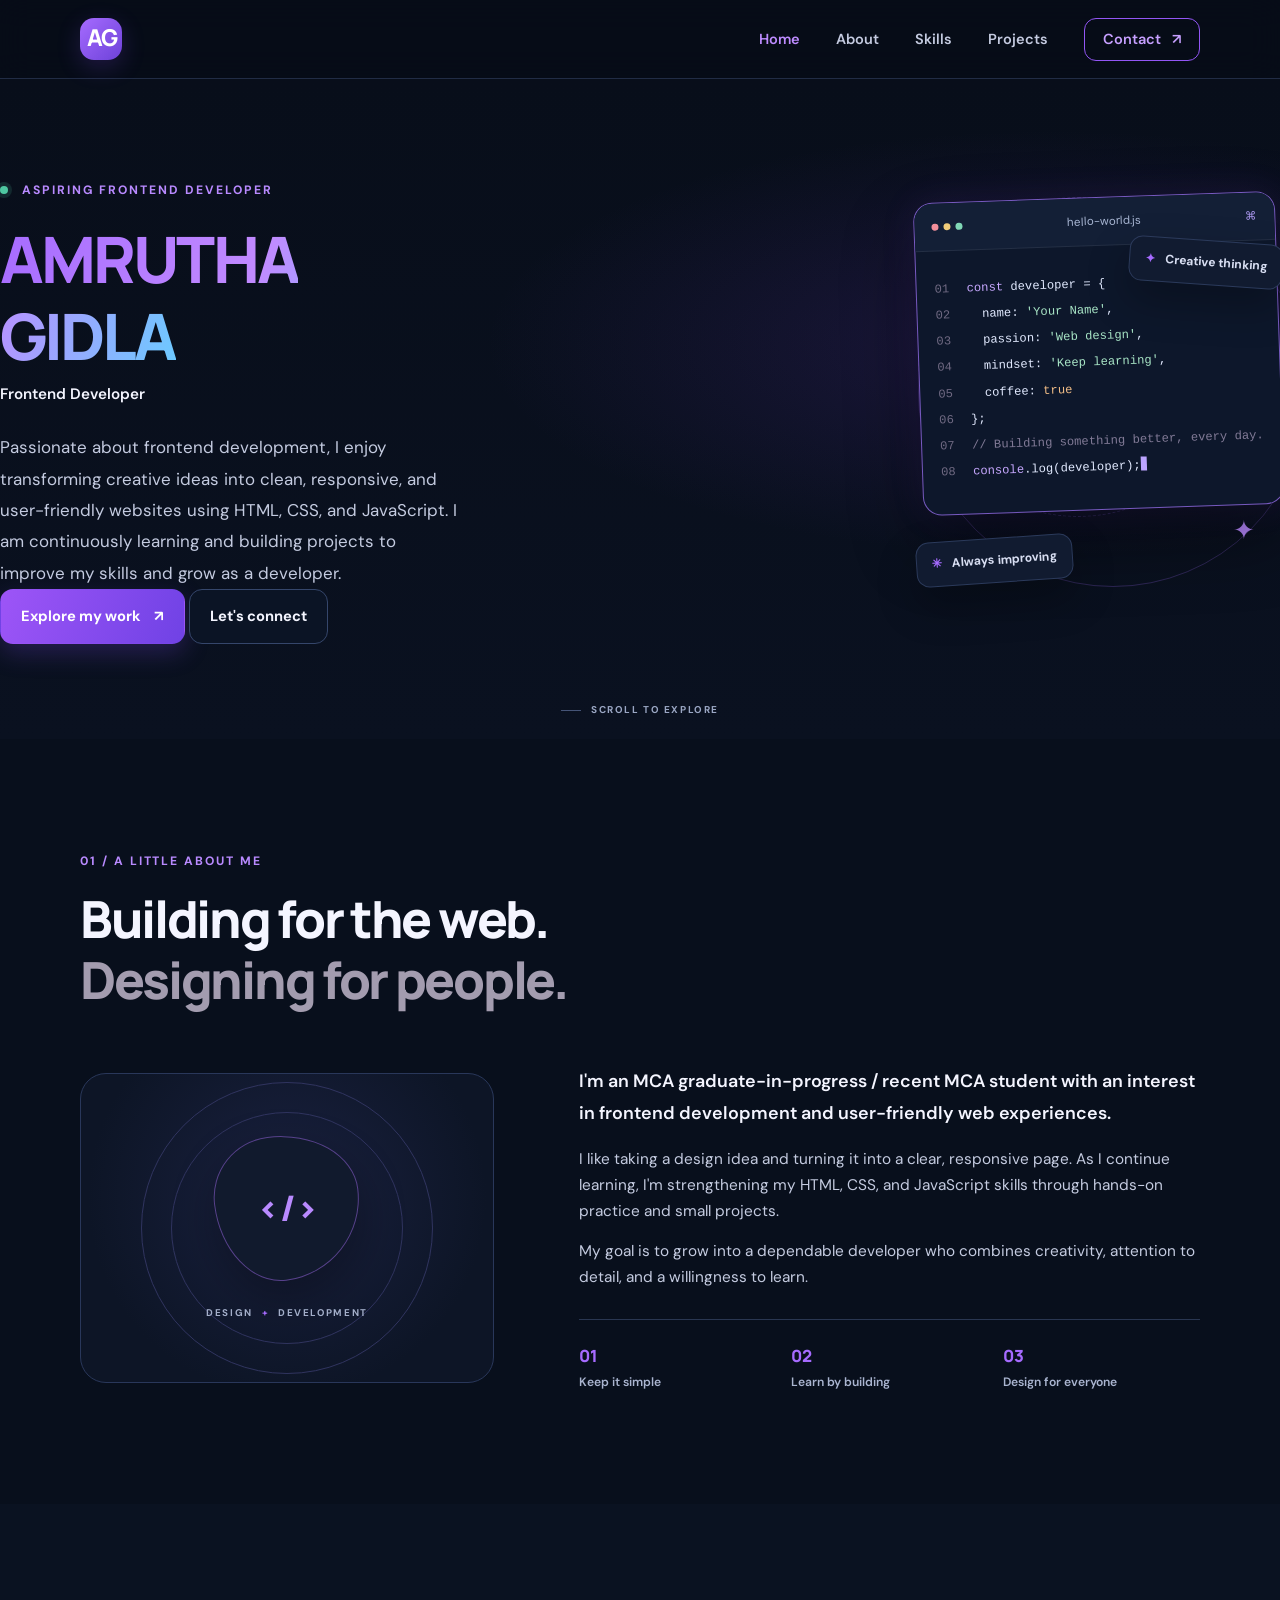
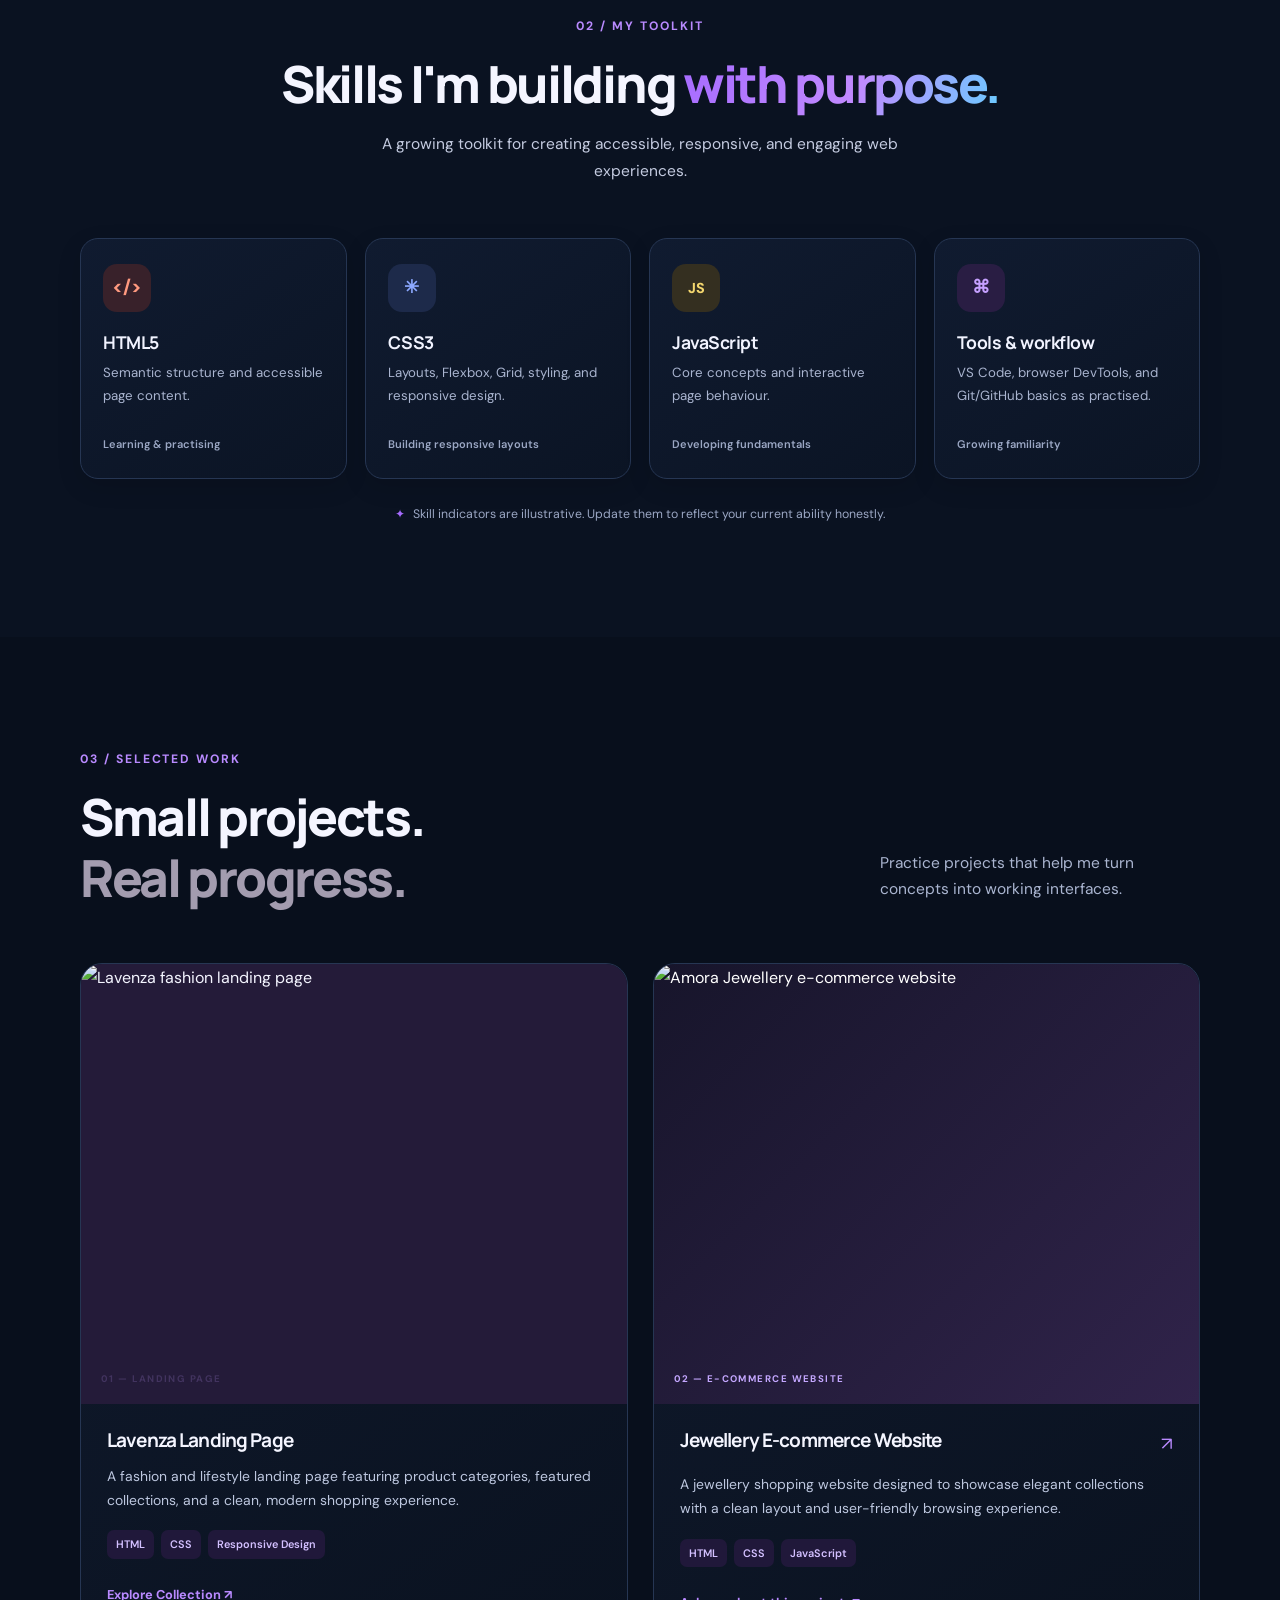
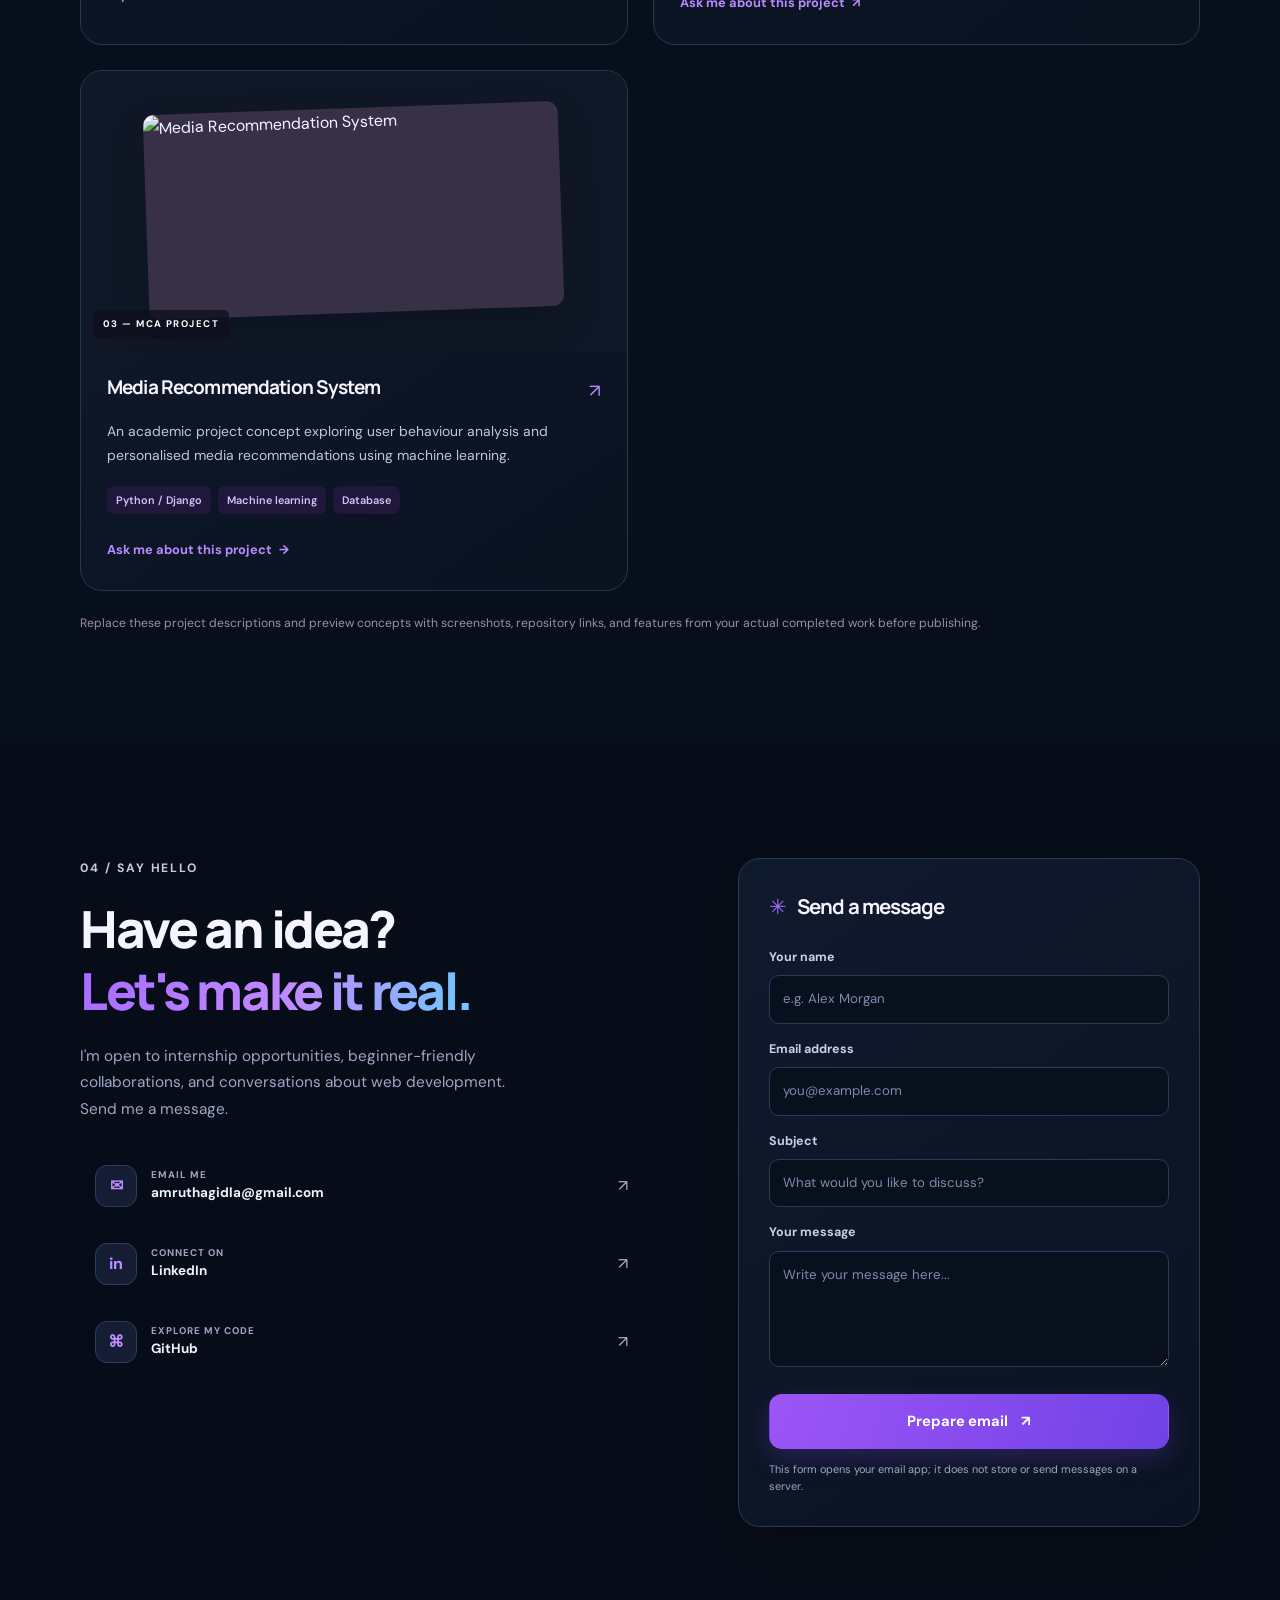
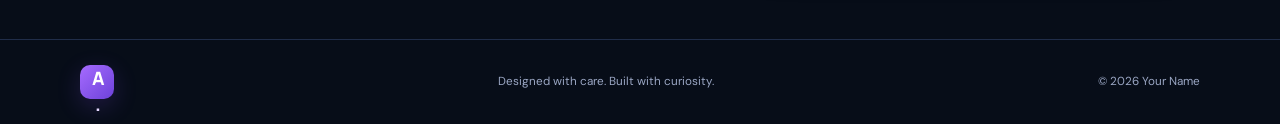
==== index.html @ 5e07fff7 "Add files via upload Add main portfolio files" ====
<!DOCTYPE html>
<html lang="en">
<head>
  <meta charset="UTF-8">
  <meta name="viewport" content="width=device-width, initial-scale=1.0">
  <meta name="description" content="Personal portfolio of an aspiring frontend developer showcasing skills, projects, and contact information.">
  <title>Personal Portfolio | Frontend Developer</title>
  <link rel="preconnect" href="https://fonts.googleapis.com">
  <link rel="preconnect" href="https://fonts.gstatic.com" crossorigin>
  <link href="https://fonts.googleapis.com/css2?family=DM+Sans:wght@400;500;600;700&family=Manrope:wght@400;500;600;700;800&display=swap" rel="stylesheet">
  <link rel="stylesheet" href="style.css">
  <script src="script.js" defer></script>
</head>
<body>
  <header class="site-header">
    <nav class="nav container" aria-label="Main navigation">
      <a class="logo" href="#home" aria-label="Portfolio home">AG<span></span></a>
      <button class="menu-toggle" aria-label="Open navigation menu" aria-expanded="false" aria-controls="nav-links">
        <span></span><span></span><span></span>
      </button>
      <ul class="nav-links" id="nav-links">
        <li><a class="nav-link active" href="#home">Home</a></li>
        <li><a class="nav-link" href="#about">About</a></li>
        <li><a class="nav-link" href="#skills">Skills</a></li>
        <li><a class="nav-link" href="#projects">Projects</a></li>
        <li><a class="nav-link nav-contact" href="#contact">Contact <span aria-hidden="true">↗</span></a></li>
      </ul>
    </nav>
  </header>

  <main>
    <section class="hero section" id="home">
      <div class="container hero-grid">
        <div class="hero-copy">
          <p class="eyebrow"><span class="status-dot"></span> ASPIRING FRONTEND DEVELOPER</p>

<h1>
  <span class="gradient-text">AMRUTHA GIDLA</span>
</h1>

<p class="hero-role">Frontend Developer</p>

<p class="hero-description">
  Passionate about frontend development, I enjoy transforming creative
  ideas into clean, responsive, and user-friendly websites using HTML,
  CSS, and JavaScript. I am continuously learning and building projects
  to improve my skills and grow as a developer.
</p>


            <a class="button button-primary" href="#projects">Explore my work <span aria-hidden="true">↗</span></a>
            <a class="button button-secondary" href="#contact">Let's connect</a>
</div>
        </div>
        <div class="hero-art" aria-label="Decorative illustration of a code editor">
          <div class="orbit orbit-one"></div>
          <div class="orbit orbit-two"></div>
          <div class="floating-chip chip-top"><span class="chip-symbol">✦</span> Creative thinking</div>
          <div class="code-window">
            <div class="window-bar">
              <div class="window-dots"><i></i><i></i><i></i></div>
              <span>hello-world.js</span>
              <span class="window-lock">⌘</span>
            </div>
            <div class="code-content">
              <p><span class="line-number">01</span><span class="code-purple">const</span> developer = {</p>
              <p><span class="line-number">02</span>&nbsp; name: <span class="code-green">'Your Name'</span>,</p>
              <p><span class="line-number">03</span>&nbsp; passion: <span class="code-green">'Web design'</span>,</p>
              <p><span class="line-number">04</span>&nbsp; mindset: <span class="code-green">'Keep learning'</span>,</p>
              <p><span class="line-number">05</span>&nbsp; coffee: <span class="code-orange">true</span></p>
              <p><span class="line-number">06</span>};</p>
              <p class="code-comment"><span class="line-number">07</span>// Building something better, every day.</p>
              <p><span class="line-number">08</span><span class="code-purple">console</span>.log(developer);<span class="cursor"></span></p>
            </div>
          </div>
          <div class="floating-chip chip-bottom"><span class="sparkle">✳</span> Always improving</div>
          <div class="art-star star-one">✳</div>
          <div class="art-star star-two">✦</div>
        </div>
      </div>
      <a class="scroll-cue" href="#about"><span></span> SCROLL TO EXPLORE</a>
    </section>

    <section class="section about-section" id="about">
      <div class="container">
        <div class="section-heading">
          <p class="eyebrow">01 / A LITTLE ABOUT ME</p>
          <h2>Building for the web.<br><span class="muted-heading">
Designing for people.</span></h2>
        </div>
        <div class="about-grid">
          <div class="about-mark" aria-hidden="true">
            <div class="mark-circle"><span>&lt;/&gt;</span></div>
            <div class="mark-caption">DESIGN <span>+</span> DEVELOPMENT</div>
          </div>
          <div class="about-copy">
            <p class="lead">I'm an MCA graduate-in-progress / recent MCA student with an interest in frontend development and user-friendly web experiences.</p>
            <p>I like taking a design idea and turning it into a clear, responsive page. As I continue learning, I'm strengthening my HTML, CSS, and JavaScript skills through hands-on practice and small projects.</p>
            <p>My goal is to grow into a dependable developer who combines creativity, attention to detail, and a willingness to learn.</p>
            <div class="about-facts">
              <div><span class="fact-number">01</span><span class="fact-label">Keep it simple</span></div>
              <div><span class="fact-number">02</span><span class="fact-label">Learn by building</span></div>
              <div><span class="fact-number">03</span><span class="fact-label">Design for everyone</span></div>
            </div>
          </div>
        </div>
      </div>
    </section>

    <section class="section skills-section" id="skills">
      <div class="container">
        <div class="section-heading centered-heading">
          <p class="eyebrow">02 / MY TOOLKIT</p>
          <h2>Skills I'm building <span class="gradient-text">with purpose.</span></h2>
          <p class="section-intro">A growing toolkit for creating accessible, responsive, and engaging web experiences.</p>
        </div>
        <div class="skills-grid">
          <article class="skill-card">
            <div class="skill-icon html-icon">&lt;/&gt;</div>
            <h3>HTML5</h3>
            <p>Semantic structure and accessible page content.</p>
            <span class="skill-level">Learning & practising</span>
          </article>
          <article class="skill-card">
            <div class="skill-icon css-icon">✳</div>
            <h3>CSS3</h3>
            <p>Layouts, Flexbox, Grid, styling, and responsive design.</p>
            <span class="skill-level">Building responsive layouts</span>
          </article>
          <article class="skill-card">
            <div class="skill-icon js-icon">JS</div>
            <h3>JavaScript</h3>
            <p>Core concepts and interactive page behaviour.</p>
            <span class="skill-level">Developing fundamentals</span>
          </article>
          <article class="skill-card">
            <div class="skill-icon tools-icon">⌘</div>
            <h3>Tools & workflow</h3>
            <p>VS Code, browser DevTools, and Git/GitHub basics as practised.</p>
            <span class="skill-level">Growing familiarity</span>
          </article>
        </div>
        <p class="skills-note"><span aria-hidden="true">✦</span> Skill indicators are illustrative. Update them to reflect your current ability honestly.</p>
      </div>
    </section>

    <section class="section projects-section" id="projects">
      <div class="container">
        <div class="section-heading projects-heading">
          <div>
            <p class="eyebrow">03 / SELECTED WORK</p>
            <h2>Small projects.<br><span class="muted-heading">Real progress.</span></h2>
          </div>
          <p class="section-intro">Practice projects that help me turn concepts into working interfaces.</p>
        </div>
        <div class="projects-grid">
        
<article class="project-card project-featured">

    
<div class="project-visual visual-lavenza">
    <img
        src="images/images/images/Lavenza Style Collection Flat Lay.png"
        alt="Lavenza fashion landing page"
        class="project-screenshot"
    >

    <span class="visual-label">01 — LANDING PAGE</span>
</div>


    <div class="project-info">
        <div class="project-title-row">
            <h3>Lavenza Landing Page</h3>
        </div>

        <p>
            A fashion and lifestyle landing page featuring
            product categories, featured collections, and
            a clean, modern shopping experience.
        </p>

        <div class="tag-list">
            <span>HTML</span>
            <span>CSS</span>
            <span>Responsive Design</span>
        </div>

        <a
            class="text-link"
            href="../lavenza/lan2_updated.html"
            target="_blank"
            rel="noopener noreferrer"
        >
            Explore Collection ↗
        </a>
    </div>

</article>

          
<article class="project-card">
  
<div class="project-visual visual-jewellery">
  <img
    src="images/image.png"
    alt="Amora Jewellery e-commerce website"
    class="jewellery-image"
  />
  <span class="visual-label">02 — E-COMMERCE WEBSITE</span>
</div>


  <div class="project-info">
    <div class="project-title-row">
      <h3>Jewellery E-commerce Website</h3>
      <span class="project-arrow">↗</span>
    </div>

    <p>A jewellery shopping website designed to showcase elegant collections with a clean layout and user-friendly browsing experience.</p>

    <div class="tag-list">
      <span>HTML</span>
      <span>CSS</span>
      <span>JavaScript</span>
    </div>

    <a class="text-link" href="#contact">
      Ask me about this project <span>↗</span>
    </a>
  </div>
</article>

          <article class="project-card">
            <div class="project-visual visual-recommend">

              <div class="media-preview">
                
                <img src="images/media.png"
     alt="Media Recommendation System"
     class="project-image">
              </div>
              <span class="visual-label">03 — MCA PROJECT</span>
            </div>
            <div class="project-info">
              <div class="project-title-row"><h3>Media Recommendation System</h3><span class="project-arrow">↗</span></div>
              <p>An academic project concept exploring user behaviour analysis and personalised media recommendations using machine learning.</p>
              <div class="tag-list"><span>Python / Django</span><span>Machine learning</span><span>Database</span></div>
              <a class="text-link" href="#contact">Ask me about this project <span>→</span></a>
            </div>
          </article>
        </div>
        <p class="project-disclaimer">Replace these project descriptions and preview concepts with screenshots, repository links, and features from your actual completed work before publishing.</p>
      </div>
    </section>

    <section class="section contact-section" id="contact">
      <div class="container contact-container">
        <div class="contact-copy">
          <p class="eyebrow">04 / SAY HELLO</p>
          <h2>Have an idea?<br><span class="gradient-text">Let's make it real.</span></h2>
          <p>I'm open to internship opportunities, beginner-friendly collaborations, and conversations about web development. Send me a message.</p>
          <div class="contact-details">
            <a href="mailto:amruthagidla@gmail.com" class="contact-detail"><span class="contact-detail-icon">✉</span><span><small>EMAIL ME</small><strong>amruthagidla@gmail.com</strong></span><span class="detail-arrow">↗</span></a>
            <a href="https://www.linkedin.com/feed/" target="_blank" rel="noreferrer" class="contact-detail"><span class="contact-detail-icon">in</span><span><small>CONNECT ON</small><strong>LinkedIn</strong></span><span class="detail-arrow">↗</span></a>
            <a href="https://github.com/" target="_blank" rel="noreferrer" class="contact-detail"><span class="contact-detail-icon">⌘</span><span><small>EXPLORE MY CODE</small><strong>GitHub</strong></span><span class="detail-arrow">↗</span></a>
          </div>
        </div>
        <form class="contact-form" id="contact-form">
          <div class="form-heading"><span>✳</span><h3>Send a message</h3></div>
          <label for="name">Your name</label>
          <input id="name" name="name" type="text" placeholder="e.g. Alex Morgan" required>
          <label for="email">Email address</label>
          <input id="email" name="email" type="email" placeholder="you@example.com" required>
          <label for="subject">Subject</label>
          <input id="subject" name="subject" type="text" placeholder="What would you like to discuss?" required>
          <label for="message">Your message</label>
          <textarea id="message" name="message" rows="4" placeholder="Write your message here..." required></textarea>
          <button class="button button-primary submit-button" type="submit">Prepare email <span aria-hidden="true">↗</span></button>
          <p class="form-note" id="form-note" role="status">This form opens your email app; it does not store or send messages on a server.</p>
        </form>
      </div>
    </section>
  </main>

  <footer class="site-footer">
    <div class="container footer-inner">
      <a class="logo footer-logo" href="#home">A<span>.</span></a>
      <p>Designed with care. Built with curiosity.</p>
      <p>© <span id="year"></span> Your Name</p>
    </div>
  </footer>
  <button class="back-to-top" aria-label="Back to top" title="Back to top">↑</button>
</body>
</html>
---- style.css ----
/* ------------------------------
   Personal Portfolio — design system
--------------------------------- */
:root {
  --ink: #242033;
  --ink-soft: #514c63;
  --muted: #817b93;
  --purple: #7c5ce0;
  --purple-dark: #6242c4;
  --purple-light: #eee8ff;
  --lavender: #f7f4ff;
  --white: #ffffff;
  --border: #e9e4f2;
  --mint: #baf1df;
  --font-body: "DM Sans", sans-serif;
  --font-heading: "Manrope", sans-serif;
  --container: 1120px;
  --radius: 22px;
  --shadow: 0 18px 55px rgba(60, 42, 112, .10);
}
* { box-sizing: border-box; margin: 0; padding: 0; }
html { scroll-behavior: smooth; scroll-padding-top: 88px; }
body { font-family: var(--font-body); color: var(--ink); background: var(--white); line-height: 1.7; -webkit-font-smoothing: antialiased; }
body.menu-open { overflow: hidden; }
a { color: inherit; text-decoration: none; }
button, input, textarea { font: inherit; }
button, a { -webkit-tap-highlight-color: transparent; }
button:focus-visible, a:focus-visible, input:focus-visible, textarea:focus-visible { outline: 3px solid #aa96f2; outline-offset: 4px; }
.container { width: min(var(--container), calc(100% - 48px)); margin-inline: auto; }
.section { padding: 112px 0; }
.site-header { position: sticky; top: 0; z-index: 100; background: rgba(255,255,255,.88); backdrop-filter: blur(16px); border-bottom: 1px solid rgba(233,228,242,.75); }
.nav { min-height: 78px; display: flex; align-items: center; justify-content: space-between; }
.logo { display: inline-grid; place-items: center; width: 42px; height: 42px; border-radius: 14px; background: var(--ink); color: white; font: 800 1.45rem var(--font-heading); letter-spacing: -2px; }
.logo span { color: #bda8ff; }
.nav-links { list-style: none; display: flex; align-items: center; gap: 36px; }
.nav-link { font-size: .91rem; color: var(--ink-soft); font-weight: 600; transition: color .2s ease; }
.nav-link:hover, .nav-link.active { color: var(--purple); }
.nav-contact { background: var(--purple); color: white; padding: 11px 18px; border-radius: 12px; }
.nav-contact:hover { color: white; background: var(--purple-dark); }
.nav-contact span { margin-left: 7px; }
.menu-toggle { display: none; border: 0; background: none; cursor: pointer; padding: 8px; }
.menu-toggle span { display: block; width: 24px; height: 2px; margin: 5px; background: var(--ink); transition: transform .2s, opacity .2s; }
.hero { padding-top: 86px; padding-bottom: 80px; min-height: 660px; display: flex; align-items: center; position: relative; overflow: hidden; background: radial-gradient(ellipse at 83% 42%, rgba(230,220,255,.56), transparent 38%), linear-gradient(180deg, #fff 0%, #fcfaff 100%); }
.hero-grid { display: grid; grid-template-columns: 1.05fr .95fr; gap: 42px; align-items: center; }
.eyebrow { font-size: .76rem; letter-spacing: .16em; font-weight: 700; color: var(--purple); margin-bottom: 20px; }
.status-dot { display: inline-block; width: 8px; height: 8px; border-radius: 50%; background: #4ec7a1; box-shadow: 0 0 0 4px rgba(78,199,161,.14); margin-right: 9px; }
h1, h2, h3, h4 { font-family: var(--font-heading); line-height: 1.2; letter-spacing: -.045em; }
h1 { max-width: 650px; font-size: clamp(2.8rem, 5vw, 4.45rem); font-weight: 800; }
.gradient-text { color: var(--purple); background: linear-gradient(110deg, #7c5ce0 0%, #a27bea 55%, #d18bce 100%); -webkit-background-clip: text; background-clip: text; -webkit-text-fill-color: transparent; }
.hero-description { max-width: 530px; color: var(--ink-soft); font-size: 1.06rem; margin-top: 24px; line-height: 1.85; }
.hero-description strong { color: var(--ink); }
.hero-actions { display: flex; flex-wrap: wrap; gap: 13px; margin-top: 32px; }
.button { display: inline-flex; align-items: center; justify-content: center; gap: 13px; border: 1px solid transparent; border-radius: 13px; padding: 14px 20px; font-weight: 700; font-size: .92rem; cursor: pointer; transition: transform .2s, box-shadow .2s, background .2s; }
.button:hover { transform: translateY(-2px); }
.button-primary { background: var(--purple); color: white; box-shadow: 0 9px 22px rgba(124,92,224,.22); }
.button-primary:hover { background: var(--purple-dark); box-shadow: 0 12px 26px rgba(124,92,224,.28); }
.button-secondary { color: var(--ink); background: white; border-color: var(--border); }
.button-secondary:hover { border-color: #c6b6f5; }
.hero-meta { display: flex; flex-wrap: wrap; gap: 22px; margin-top: 37px; color: var(--muted); font-size: .78rem; font-weight: 600; }
.meta-icon { color: var(--purple); margin-right: 7px; font-size: 1rem; }
.meta-line { display: inline-block; height: 1px; width: 22px; vertical-align: middle; background: #c9bfdc; margin-right: 8px; }
.hero-art { min-height: 430px; display: grid; place-items: center; position: relative; isolation: isolate; display: inline-block;}
.orbit { position: absolute; border: 1px solid rgba(155,128,228,.24); border-radius: 50%; z-index: -1; }
.orbit-one { width: 390px; height: 390px; }
.orbit-two { width: 320px; height: 320px; border-style: dashed; }
.code-window { width: min(100%, 405px); position: relative; z-index: 2; overflow: hidden; border: 1px solid rgba(255,255,255,.7); border-radius: 19px; background: #29263a; box-shadow: 0 30px 70px rgba(59,42,105,.23); transform: rotate(-2deg); }
.window-bar { height: 48px; background: #353047; color: #a9a2bc; font-size: .72rem; display: flex; align-items: center; justify-content: space-between; padding: 0 17px; border-bottom: 1px solid rgba(255,255,255,.07); }
.window-dots { display: flex; gap: 5px; }
.window-dots i { width: 7px; height: 7px; display: block; border-radius: 50%; background: #f38f9b; }
.window-dots i:nth-child(2) { background: #f1cc7a; }
.window-dots i:nth-child(3) { background: #80d8b6; }
.window-lock { color: #a995ec; }
.code-content { padding: 25px 18px 29px; color: #e7e1f4; font: .76rem/2.15 ui-monospace, SFMono-Regular, Menlo, Consolas, monospace; white-space: nowrap; }
.code-content p { overflow: hidden; }
.line-number { display: inline-block; width: 32px; color: #706a83; user-select: none; }
.code-purple { color: #c7a8ff; }.code-green { color: #a8e5c6; }.code-orange { color: #f2bd86; }.code-comment { color: #817a96; }
.cursor { display: inline-block; width: 6px; height: 14px; vertical-align: -2px; background: #bba4ff; animation: blink 1s steps(2, start) infinite; }
@keyframes blink { to { visibility: hidden; } }
.floating-chip { position: absolute; z-index: 3; padding: 11px 15px; border-radius: 13px; background: white; box-shadow: var(--shadow); font-size: .76rem; font-weight: 700; color: var(--ink-soft); }
.chip-top { top: 43px; right: -3px; transform: rotate(4deg); }.chip-bottom { bottom: 44px; left: -2px; transform: rotate(-4deg); }
.chip-symbol, .sparkle { color: var(--purple); margin-right: 7px; }
.art-star { position: absolute; color: #9d82ee; }.star-one { top: 72px; left: 25px; font-size: 1.4rem; }.star-two { right: 25px; bottom: 75px; font-size: 1.6rem; color: #e1a0d5; }
.scroll-cue { position: absolute; bottom: 20px; left: 50%; transform: translateX(-50%); display: flex; align-items: center; gap: 10px; color: #a19aae; font-size: .62rem; letter-spacing: .16em; font-weight: 700; }
.scroll-cue span { width: 20px; height: 1px; background: #bcb2ce; }
.section-heading { margin-bottom: 54px; }
.section-heading .eyebrow { margin-bottom: 16px; }
.section-heading h2, .contact-copy h2 { font-size: clamp(2.2rem, 4vw, 3.25rem); font-weight: 800; }
.muted-heading { color: #a39caf; }
.about-section { background: white; }
.about-grid { display: grid; grid-template-columns: .8fr 1.2fr; align-items: center; gap: 85px; }
.about-mark { min-height: 310px; background: var(--lavender); border: 1px solid #eee8fc; border-radius: 26px; display: flex; flex-direction: column; align-items: center; justify-content: center; position: relative; overflow: hidden; }
.about-mark::before, .about-mark::after { content: ""; position: absolute; width: 230px; height: 230px; border: 1px solid #e5dbff; border-radius: 50%; }
.about-mark::after { width: 290px; height: 290px; }
.mark-circle { width: 145px; height: 145px; z-index: 1; display: grid; place-items: center; background: white; border: 1px solid #e6ddfa; border-radius: 42% 58% 57% 43% / 42% 43% 57% 58%; box-shadow: 0 18px 45px rgba(105,79,179,.12); color: var(--purple); font: 800 2.2rem var(--font-heading); transform: rotate(-7deg); }
.mark-circle span { transform: rotate(7deg); }
.mark-caption { z-index: 1; margin-top: 25px; color: #8c82a8; letter-spacing: .17em; font-size: .61rem; font-weight: 700; }
.mark-caption span { color: var(--purple); padding: 0 5px; }
.about-copy { color: var(--ink-soft); }
.about-copy .lead { color: var(--ink); font-size: 1.12rem; font-weight: 600; line-height: 1.8; margin-bottom: 17px; }
.about-copy p:not(.lead) { margin-bottom: 14px; font-size: .96rem; }
.about-facts { display: grid; grid-template-columns: repeat(3, 1fr); gap: 15px; margin-top: 28px; padding-top: 24px; border-top: 1px solid var(--border); }
.about-facts div { display: flex; flex-direction: column; gap: 5px; }
.fact-number { font: 800 1.05rem var(--font-heading); color: var(--purple); }
.fact-label { font-size: .76rem; color: var(--ink-soft); font-weight: 600; }
.skills-section { background: #faf8ff; }
.centered-heading { text-align: center; }
.centered-heading h2 { max-width: 750px; margin-inline: auto; }
.section-intro { max-width: 560px; margin: 17px auto 0; color: var(--muted); font-size: .97rem; }
.skills-grid { display: grid; grid-template-columns: repeat(4, 1fr); gap: 18px; }
.skill-card { background: white; border: 1px solid var(--border); border-radius: 18px; padding: 25px 22px 22px; transition: transform .2s, box-shadow .2s, border-color .2s; }
.skill-card:hover { transform: translateY(-5px); box-shadow: var(--shadow); border-color: #d6c8fa; }
.skill-icon { width: 48px; height: 48px; display: grid; place-items: center; border-radius: 14px; margin-bottom: 20px; font-size: 1.15rem; font-weight: 800; }
.html-icon { color: #d96746; background: #fff0e9; }.css-icon { color: #566ee7; background: #edf0ff; }.js-icon { color: #90701d; background: #fff7d9; font-size: .9rem; }.tools-icon { color: #7c5ce0; background: #f0eaff; }
.skill-card h3 { font-size: 1.1rem; letter-spacing: -.025em; margin-bottom: 9px; }
.skill-card p { min-height: 67px; color: var(--muted); font-size: .83rem; line-height: 1.7; }
.skill-track { height: 5px; background: #eeeaf5; border-radius: 9px; margin: 19px 0 10px; overflow: hidden; }
.skill-track span { display: block; height: 100%; border-radius: inherit; background: linear-gradient(90deg, #8b6de8, #c1a9ff); }
.skill-level { color: #8b819f; font-size: .69rem; font-weight: 600; }
.skills-note { margin-top: 25px; text-align: center; color: #958ba6; font-size: .77rem; }.skills-note span { color: var(--purple); margin-right: 5px; }
.projects-section { background: white; }
.projects-heading { display: flex; justify-content: space-between; align-items: end; gap: 35px; }
.projects-heading .section-intro { max-width: 320px; margin: 0 0 6px; }
.projects-grid { display: grid; grid-template-columns: repeat(2, 1fr); gap: 25px; align-items: stretch; }
.project-card { overflow: hidden; border: 1px solid var(--border); border-radius: var(--radius); background: white; transition: transform .22s, box-shadow .22s; }
.project-card:hover { transform: translateY(-5px); box-shadow: var(--shadow); }
.project-visual { height: 280px; position: relative; overflow: hidden; display: grid; place-items: center; }
.visual-lavenza { background: #eee6ff; }.visual-todo { background: #e8f4ed; }.visual-recommend { background: #29243b; }
.browser-frame { position: absolute; top: 30px; width: 73%; height: 255px; border-radius: 11px 11px 0 0; overflow: hidden; background: white; box-shadow: 0 15px 30px rgba(66,45,117,.14); transform: rotate(-2deg); }
.browser-top { height: 25px; background: #faf9fc; display: flex; align-items: center; gap: 4px; padding: 0 9px; border-bottom: 1px solid #f0edf5; }
.browser-top span { width: 5px; height: 5px; border-radius: 50%; background: #d3c8e7; }.browser-top small { margin-left: auto; color: #b3a9c7; font-size: .43rem; }
.lavenza-preview { height: 100%; padding: 13px 18px; position: relative; background: linear-gradient(135deg,#fff 0%,#f8f1ff 100%); overflow: hidden; }
.preview-brand { font: 800 .7rem var(--font-heading); color: #51406e; }
.preview-pill { display: table; position: relative; z-index: 1; margin-top: 19px; padding: 3px 7px; border-radius: 12px; color: #8a6ec6; background: #eee4ff; font-size: .39rem; }
.preview-title { position: relative; z-index: 1; margin-top: 9px; font: 800 1.8rem/.97 var(--font-heading); color: #30263f; letter-spacing: -.07em; }
.preview-title i { color: #9a79db; font-weight: 500; }
.preview-button { position: relative; z-index: 1; margin-top: 12px; display: table; background: #7960aa; color: white; padding: 6px 8px; border-radius: 5px; font-size: .42rem; }
.preview-orb { position: absolute; width: 135px; height: 135px; right: -15px; bottom: 15px; border-radius: 48% 52% 43% 57%; background: radial-gradient(circle at 35% 30%, #f3c6dd, #a88bdb 64%, #8470c1); box-shadow: inset -8px -10px 20px rgba(69,42,122,.12); }
.visual-label { position: absolute; left: 20px; bottom: 17px; color: rgba(77,61,110,.72); font-size: .6rem; font-weight: 700; letter-spacing: .15em; }
.visual-recommend .visual-label { color: #c9baf0; }
.todo-preview { width: 73%; padding: 20px; border-radius: 14px; background: #fffefa; box-shadow: 0 16px 35px rgba(54,95,70,.14); transform: rotate(2deg); }
.todo-head { display: flex; justify-content: space-between; font: 800 .88rem var(--font-heading); color: #354e40; }
.todo-head span:last-child { color: #7aab8d; }
.todo-date { margin: 6px 0 16px; font-size: .48rem; letter-spacing: .12em; color: #9cac9e; }
.todo-item { display: flex; align-items: center; gap: 8px; margin: 10px 0; font-size: .59rem; color: #4d6254; }
.todo-item > span { width: 12px; height: 12px; border: 1px solid #c4d4c8; border-radius: 4px; }
.todo-item.checked > span { display: grid; place-items: center; background: #86b99a; color: white; border-color: #86b99a; font-size: .5rem; }
.todo-item.checked { color: #a1afa4; text-decoration: line-through; }
.todo-item b { margin-left: auto; font-size: .48rem; color: #9aab9f; font-weight: 500; }
.todo-add { margin-top: 16px; border: 1px dashed #b9d2c0; border-radius: 6px; padding: 7px; text-align: center; color: #76a387; font-size: .55rem; }
.media-preview { width: 76%; height: 205px; display: flex; overflow: hidden; border-radius: 11px; background: #373047; box-shadow: 0 16px 40px rgba(0,0,0,.2); transform: rotate(-2deg); }
.media-sidebar { width: 39px; display: flex; flex-direction: column; align-items: center; gap: 20px; padding-top: 13px; background: #30293f; color: #c6b1ff; font-size: .72rem; }
.media-sidebar i { width: 9px; height: 9px; border: 1px solid #8c7da7; border-radius: 3px; }
.media-content { padding: 16px 12px; flex: 1; }
.media-content small { font-size: .4rem; letter-spacing: .13em; color: #b4a5d7; }
.media-content h4 { color: white; font-size: 1.45rem; margin: 9px 0 13px; }
.media-posters { display: flex; gap: 7px; }
.media-posters span { flex: 1; height: 49px; padding: 5px; display: flex; align-items: end; font-size: .35rem; color: white; border-radius: 4px; background: linear-gradient(145deg,#a77ab7,#483c6d); }
.media-posters span:nth-child(2) { background: linear-gradient(145deg,#dd9e9b,#684c74); }.media-posters span:nth-child(3) { background: linear-gradient(145deg,#91b9b2,#3d566d); }
.media-caption { margin-top: 8px; font-size: .43rem; color: #d4c9e9; }
.project-info { padding: 25px 26px 28px; }
.project-title-row { display: flex; justify-content: space-between; gap: 15px; align-items: start; }
.project-title-row h3 { font-size: 1.19rem; }
.project-arrow { color: var(--purple); font-size: 1.15rem; transition: transform .2s; }
.project-card:hover .project-arrow { transform: translate(3px,-3px); }
.project-info > p { color: var(--muted); font-size: .87rem; line-height: 1.75; margin: 12px 0 18px; }
.tag-list { display: flex; flex-wrap: wrap; gap: 7px; margin-bottom: 21px; }
.tag-list span { padding: 5px 9px; border-radius: 7px; background: #f5f1ff; color: #78639f; font-size: .68rem; font-weight: 600; }
.text-link { color: var(--purple-dark); font-size: .8rem; font-weight: 700; }.text-link span { display: inline-block; margin-left: 4px; transition: transform .2s; }.text-link:hover span { transform: translateX(4px); }
.project-disclaimer { margin-top: 22px; color: #9990a7; font-size: .76rem; line-height: 1.7; }
.contact-section { background: #faf8ff; }
.contact-container { display: grid; grid-template-columns: 1fr .82fr; gap: 95px; align-items: start; }
.contact-copy h2 { margin-bottom: 22px; }
.contact-copy > p:not(.eyebrow) { max-width: 460px; color: var(--muted); font-size: .96rem; }
.contact-details { margin-top: 30px; display: grid; gap: 10px; }
.contact-detail { display: flex; align-items: center; gap: 14px; padding: 12px 14px; border: 1px solid transparent; border-radius: 14px; transition: border-color .2s, background .2s; }
.contact-detail:hover { border-color: var(--border); background: white; }
.contact-detail-icon { width: 42px; height: 42px; display: grid; place-items: center; flex-shrink: 0; border-radius: 12px; background: white; border: 1px solid var(--border); color: var(--purple); font-weight: 800; }
.contact-detail > span:nth-child(2) { display: flex; flex-direction: column; line-height: 1.5; }
.contact-detail small { color: #9c92ad; font-size: .61rem; letter-spacing: .1em; font-weight: 700; }
.contact-detail strong { font-size: .84rem; font-weight: 700; }
.detail-arrow { margin-left: auto; color: #a69bb8; }
.contact-form { padding: 30px; border: 1px solid var(--border); border-radius: 22px; background: white; box-shadow: 0 20px 55px rgba(71,48,130,.06); }
.form-heading { display: flex; align-items: center; gap: 10px; margin-bottom: 23px; }
.form-heading span { color: var(--purple); font-size: 1.3rem; }.form-heading h3 { font-size: 1.28rem; }
.contact-form label { display: block; margin: 15px 0 7px; color: #5f5870; font-size: .78rem; font-weight: 700; }
.contact-form input, .contact-form textarea { width: 100%; padding: 12px 13px; border: 1px solid #e7e2ef; border-radius: 10px; color: var(--ink); background: #fdfcff; font-size: .83rem; transition: border-color .2s, box-shadow .2s; }
.contact-form input::placeholder, .contact-form textarea::placeholder { color: #b4adbf; }
.contact-form input:focus, .contact-form textarea:focus { border-color: #a28ae9; box-shadow: 0 0 0 3px rgba(124,92,224,.1); outline: none; }
.contact-form textarea { resize: vertical; min-height: 110px; }
.submit-button { width: 100%; margin-top: 19px; }
.form-note { margin-top: 12px; color: #9b93a8; font-size: .68rem; line-height: 1.6; }
.site-footer { padding: 25px 0; background: white; border-top: 1px solid var(--border); }
.footer-inner { display: flex; align-items: center; justify-content: space-between; gap: 20px; }
.footer-logo { width: 34px; height: 34px; font-size: 1.15rem; border-radius: 10px; }
.footer-inner p { color: #9991a8; font-size: .73rem; }
.back-to-top { position: fixed; right: 22px; bottom: 22px; width: 43px; height: 43px; border: 0; border-radius: 13px; background: var(--purple); color: white; font-size: 1.3rem; box-shadow: 0 8px 22px rgba(124,92,224,.28); cursor: pointer; opacity: 0; pointer-events: none; transform: translateY(8px); transition: opacity .2s, transform .2s; z-index: 50; }
.back-to-top.visible { opacity: 1; pointer-events: auto; transform: translateY(0); }
.reveal { opacity: 0; transform: translateY(18px); transition: opacity .65s ease, transform .65s ease; }
.reveal.is-visible { opacity: 1; transform: translateY(0); }

@media (max-width: 950px) {
  .section { padding: 88px 0; }
  .hero { padding-top: 65px; }
  .hero-grid { grid-template-columns: 1fr .9fr; gap: 20px; }
  .hero-art { min-height: 370px; }
  .orbit-one { width: 320px; height: 320px; }.orbit-two { width: 270px; height: 270px; }
  .code-content { font-size: .67rem; padding-inline: 12px; }
  .floating-chip { font-size: .68rem; padding: 9px 11px; }
  .about-grid { gap: 45px; }
  .skills-grid { grid-template-columns: repeat(2, 1fr); }
  .contact-container { gap: 45px; }
}
@media (max-width: 700px) {
  html { scroll-padding-top: 72px; }
  .container { width: min(100% - 36px, var(--container)); }
  .section { padding: 74px 0; }
  .nav { min-height: 68px; }
  .menu-toggle { display: block; z-index: 102; }
  .menu-toggle[aria-expanded="true"] span:nth-child(1) { transform: translateY(7px) rotate(45deg); }
  .menu-toggle[aria-expanded="true"] span:nth-child(2) { opacity: 0; }
  .menu-toggle[aria-expanded="true"] span:nth-child(3) { transform: translateY(-7px) rotate(-45deg); }
  .nav-links { position: fixed; inset: 68px 0 auto 0; display: flex; flex-direction: column; align-items: stretch; gap: 0; padding: 12px 22px 24px; background: white; border-bottom: 1px solid var(--border); box-shadow: 0 18px 30px rgba(40,25,75,.08); opacity: 0; visibility: hidden; transform: translateY(-8px); transition: opacity .2s, transform .2s, visibility .2s; }
  .nav-links.open { opacity: 1; visibility: visible; transform: translateY(0); }
  .nav-links li { border-bottom: 1px solid #f1edf7; }
  .nav-links li:last-child { border-bottom: 0; padding-top: 12px; }
  .nav-link { display: block; padding: 13px 4px; }
  .nav-contact { text-align: center; padding: 12px 18px; }
  .hero { min-height: auto; padding: 67px 0 74px; }
  .hero-grid { grid-template-columns: 1fr; gap: 35px; }
  h1 { font-size: clamp(2.65rem, 12vw, 4rem); }
  .hero-description { font-size: .98rem; }
  .hero-meta { gap: 12px 18px; margin-top: 26px; }
  .hero-art { min-height: 330px; margin: 0 8px; }
  .orbit-one { width: 300px; height: 300px; }.orbit-two { width: 245px; height: 245px; }
  .code-window { width: min(100%, 390px); }
  .code-content { font-size: .69rem; }
  .chip-top { top: 20px; right: -5px; }.chip-bottom { bottom: 18px; left: -4px; }
  .scroll-cue { display: none; }
  .section-heading { margin-bottom: 35px; }
  .section-heading h2, .contact-copy h2 { font-size: clamp(2.15rem, 9vw, 3rem); }
  .about-grid { grid-template-columns: 1fr; gap: 28px; }
  .about-mark { min-height: 250px; }
  .mark-circle { width: 120px; height: 120px; font-size: 1.9rem; }
  .about-facts { gap: 8px; }
  .fact-label { font-size: .68rem; }
  .skills-grid { gap: 12px; }
  .skill-card { padding: 20px 16px; }
  .skill-card p { min-height: 84px; font-size: .79rem; }
  .projects-heading { display: block; }
  .projects-heading .section-intro { margin-top: 18px; }
  .projects-grid { grid-template-columns: 1fr; gap: 20px; }
  .project-visual { height: 265px; }
  .project-info { padding: 22px; }
  .contact-container { grid-template-columns: 1fr; gap: 36px; }
  .contact-form { padding: 24px 20px; }
  .footer-inner { flex-wrap: wrap; justify-content: space-between; }
  .footer-inner p:nth-child(2) { order: 3; width: 100%; text-align: center; }
}
@media (max-width: 390px) {
  .container { width: calc(100% - 28px); }
  .hero-actions { align-items: stretch; flex-direction: column; }
  .hero-actions .button { width: 100%; }
  .hero-art { min-height: 300px; }
  .code-content { font-size: .59rem; }
  .window-bar { height: 42px; }
  .floating-chip { font-size: .61rem; }
  .skills-grid { grid-template-columns: 1fr; }
  .skill-card p { min-height: 0; }
  .about-facts { grid-template-columns: 1fr; }
  .about-facts div { flex-direction: row; align-items: center; gap: 10px; }
  .project-visual { height: 235px; }
  .contact-detail strong { font-size: .77rem; }
}
@media (prefers-reduced-motion: reduce) {
  *, *::before, *::after { scroll-behavior: auto !important; animation-duration: .01ms !important; animation-iteration-count: 1 !important; transition-duration: .01ms !important; }
  .reveal { opacity: 1; transform: none; }
}


/* ==========================================================
   DARK DEVELOPER THEME — consistent across every section
   Added as overrides so the original content and layout stay.
========================================================== */
:root {
  color-scheme: dark;
  --ink: #f4f5ff;
  --ink-soft: #c4cbe0;
  --muted: #9ba7c4;
  --purple: #a66bff;
  --purple-dark: #8547ed;
  --purple-light: #21163d;
  --lavender: #0c1425;
  --white: #0a101d;
  --border: #202d49;
  --mint: #8cebd0;
  --shadow: 0 18px 55px rgba(0, 0, 0, .32);
}
html { background: #070d18; }
body {
  color: var(--ink);
  background: #070d18;
}
.site-header {
  background: rgba(7, 13, 24, .92);
  border-bottom-color: rgba(43, 58, 88, .72);
}
.logo {
  background: linear-gradient(135deg, #a66bff, #6d42d9);
  color: #fff;
  box-shadow: 0 7px 24px rgba(139, 82, 255, .2);
}
.logo span { color: #e6d7ff; }
.nav-link { color: #c4cbe0; }
.nav-link:hover, .nav-link.active { color: #bd8cff; }
.nav-contact {
  background: transparent;
  color: #c6a0ff;
  border: 1px solid #9256f4;
}
.nav-contact:hover { background: #24143f; color: #fff; }
.menu-toggle span { background: #f4f5ff; }

.hero {
  background:
    radial-gradient(ellipse at 82% 40%, rgba(91, 48, 168, .23), transparent 38%),
    linear-gradient(180deg, #080e1a 0%, #0a1120 100%);
}
.eyebrow { color: #b98aff; }
.hero-description, .about-copy, .section-intro { color: var(--ink-soft); }
.hero-description strong, .about-copy .lead { color: #f4f5ff; }
.gradient-text {
  background: linear-gradient(110deg, #a66bff 0%, #c18aff 55%, #6acbff 100%);
  -webkit-background-clip: text;
  background-clip: text;
  -webkit-text-fill-color: transparent;
}
.button-primary {
  background: linear-gradient(110deg, #9d55f7, #7042e5);
  color: #fff;
  box-shadow: 0 9px 24px rgba(124, 70, 230, .25);
}
.button-primary:hover { background: linear-gradient(110deg, #ad70ff, #8358f4); }
.button-secondary {
  color: #f4f5ff;
  background: #0b1425;
  border-color: #35466b;
}
.button-secondary:hover { background: #141d33; border-color: #9b6aff; }
.hero-meta { color: #a4afca; }
.meta-line { background: #425071; }
.orbit { border-color: rgba(160, 111, 255, .24); }
.code-window {
  border-color: rgba(164, 119, 255, .7);
  background: #0d172b;
  box-shadow: 0 30px 70px rgba(0, 0, 0, .42), 0 0 35px rgba(120, 69, 231, .12);
}
.window-bar { background: #131f36; color: #a9b7d4; }
.code-content { color: #e2eaff; }
.floating-chip {
  background: #111b30;
  color: #d8def2;
  border: 1px solid #2b3a5b;
  box-shadow: 0 18px 40px rgba(0, 0, 0, .28);
}
.art-star { color: #b98aff; }
.scroll-cue { color: #9ba7c4; }
.scroll-cue span { background: #455477; }

.about-section, .projects-section { background: #080f1c; }
.about-mark {
  background: radial-gradient(circle at 50% 40%, #1a2140, #0d1526 72%);
  border-color: #29375a;
}
.about-mark::before, .about-mark::after { border-color: #30345f; }
.mark-circle {
  background: #111a2d;
  border-color: #57418b;
  box-shadow: 0 18px 45px rgba(0, 0, 0, .3);
  color: #b98aff;
}
.mark-caption { color: #a4afca; }
.about-copy p:not(.lead) { color: #c4cbe0; }
.about-facts { border-top-color: #293651; }
.fact-label { color: #aab5d0; }

.skills-section { background: #0a1221; }
.skill-card {
  background: linear-gradient(145deg, #101b30, #0b1424);
  border-color: #263653;
  box-shadow: 0 8px 25px rgba(0, 0, 0, .12);
}
.skill-card:hover {
  border-color: #8657db;
  box-shadow: 0 18px 38px rgba(0, 0, 0, .25), 0 0 22px rgba(139, 82, 255, .08);
}
.skill-card h3 { color: #f1f3ff; }
.skill-card p { color: #aab5d0; }
.html-icon { color: #ff997f; background: #38212a; }
.css-icon { color: #8ca8ff; background: #1d2a4a; }
.js-icon { color: #f4d76e; background: #342f20; }
.tools-icon { color: #c6a0ff; background: #291d43; }
.skill-track { background: #26334e; }
.skill-level, .skills-note { color: #9ba7c4; }

.projects-heading .section-intro { color: #aab5d0; }
.project-card {
  background: linear-gradient(145deg, #101a2d, #0a1220);
  border-color: #263653;
}
.project-card:hover {
  box-shadow: 0 22px 48px rgba(0, 0, 0, .32), 0 0 22px rgba(139, 82, 255, .08);
  border-color: #7852bd;
}
.project-info p { color: #bdc7df; }
.tag-list span {
  color: #d3c0ff;
  background: #20183a;
  border-color: #3b2a60;
}
.text-link { color: #b98aff; }
.text-link:hover { color: #d6baff; }
.project-arrow { color: #b98aff; }
.visual-lavenza { background: #241b39; }
.visual-todo { background: #122b2a; }
.visual-recommend { background: #0c1427; }

.contact-section { background: #070d18; }
.contact-copy > p { color: #c4cbe0; }
.contact-detail { color: #f0f2ff; }
.contact-detail:hover { border-color: #35466b; background: #101a2d; }
.contact-detail-icon {
  background: #151d34;
  border-color: #303c5b;
  color: #bd8cff;
}
.contact-detail small { color: #9ba7c4; }
.contact-detail strong { color: #f0f2ff; }
.detail-arrow { color: #a6b3d1; }
.contact-form {
  background: linear-gradient(145deg, #101a2d, #0b1322);
  border-color: #293956;
  box-shadow: 0 20px 55px rgba(0, 0, 0, .22);
}
.contact-form label { color: #c8d0e7; }
.contact-form input, .contact-form textarea {
  border-color: #2b3a59;
  color: #f4f5ff;
  background: #080f1d;
}
.contact-form input::placeholder, .contact-form textarea::placeholder { color: #7f8baa; }
.contact-form input:focus, .contact-form textarea:focus {
  border-color: #a66bff;
  box-shadow: 0 0 0 3px rgba(166, 107, 255, .14);
}
.form-note { color: #9ba7c4; }
.site-footer {
  background: #070d18;
  border-top-color: #202d49;
}
.footer-inner p { color: #9ba7c4; }
.back-to-top {
  background: linear-gradient(135deg, #a66bff, #7042e5);
  box-shadow: 0 8px 22px rgba(124, 70, 230, .3);
}
button:focus-visible, a:focus-visible, input:focus-visible, textarea:focus-visible {
  outline-color: #bd8cff;
}

/* Mobile menu and small-screen contrast */
@media (max-width: 700px) {
  .nav-links {
    background: #0b1322;
    border-bottom-color: #293956;
    box-shadow: 0 18px 30px rgba(0, 0, 0, .38);
  }
  .nav-links li { border-bottom-color: #1e2a43; }
  .nav-contact { background: #151d34; }
}
@media (prefers-reduced-motion: reduce) {
  .project-card:hover, .skill-card:hover, .button:hover { transform: none; }
}


/* Jewellery project preview */
.visual-jewellery {
  background: linear-gradient(135deg, #17152b, #30234a);
  display: flex;
  flex-direction: column;
  justify-content: space-between;
  padding: 24px;
  min-height: 220px;
  color: #ffffff;
}

.jewellery-preview {
  text-align: center;
  padding: 15px 0;
}

.jewellery-label {
  color: #c4a7ff;
  font-size: 10px;
  letter-spacing: 3px;
}

.jewellery-preview h3 {
  font-size: 26px;
  margin: 14px 0 8px;
}

.jewellery-preview p {
  color: #d6c8ef;
  font-size: 14px;
}

.jewellery-category {
  display: block;
  margin-top: 18px;
  color: #c4a7ff;
  font-size: 9px;
  letter-spacing: 1px;
}

.visual-jewellery .visual-label {
  color: #c4a7ff;
}

.visual-jewellery {
  position: relative;
  overflow: hidden;
  padding: 0;
  min-height: 220px;
}


.jewellery-image {
  display: block;
  width: 100%;
  height: 100%;
  min-height: 0;
  object-fit: cover;
  object-position: center;
}

.visual-jewellery {
  position: relative;
  overflow: hidden;
  padding: 0;
  height: 350px;
  min-height: 0;
}



/* Make all project cards equal in size */
.projects-grid {
    align-items: stretch;
}

.project-card {
    height: 100%;
    display: flex;
    flex-direction: column;
}

/* Keep both project preview images the same height */
.project-visual {
    height: 440px;
    flex-shrink: 0;
    overflow: hidden;
}

/* Keep project descriptions in the same layout */
.project-info {
    flex: 1;
}

.project-screenshot {
    display: block;
    width: 100%;
    height: 100%;
    object-fit: fill;
}
.hero-role {
  font-size: 0.95rem;
  font-weight: 600;
  color: var(--accent);
  margin-top: 8px;
  margin-bottom: 16px;
}

/* Third project - Media Recommendation System */
.visual-recommend {
  position: relative;
  width: 100%;
  height: 280px;
  min-height: 0;
  padding: 0;
  overflow: hidden;
  background: #101827;
}

/* Display the complete image */
.visual-recommend .project-image {
  display: block;
  width: 100%;
  height: 100%;
  min-height: 0;
  object-fit: cover;
  object-position: center;
}

/* Keep the project label visible */
.visual-recommend .visual-label {
  position: absolute;
  bottom: 12px;
  left: 12px;
  z-index: 2;
  padding: 6px 10px;
  color: #ffffff;
  background: rgba(15, 15, 30, 0.8);
  border-radius: 5px;
}
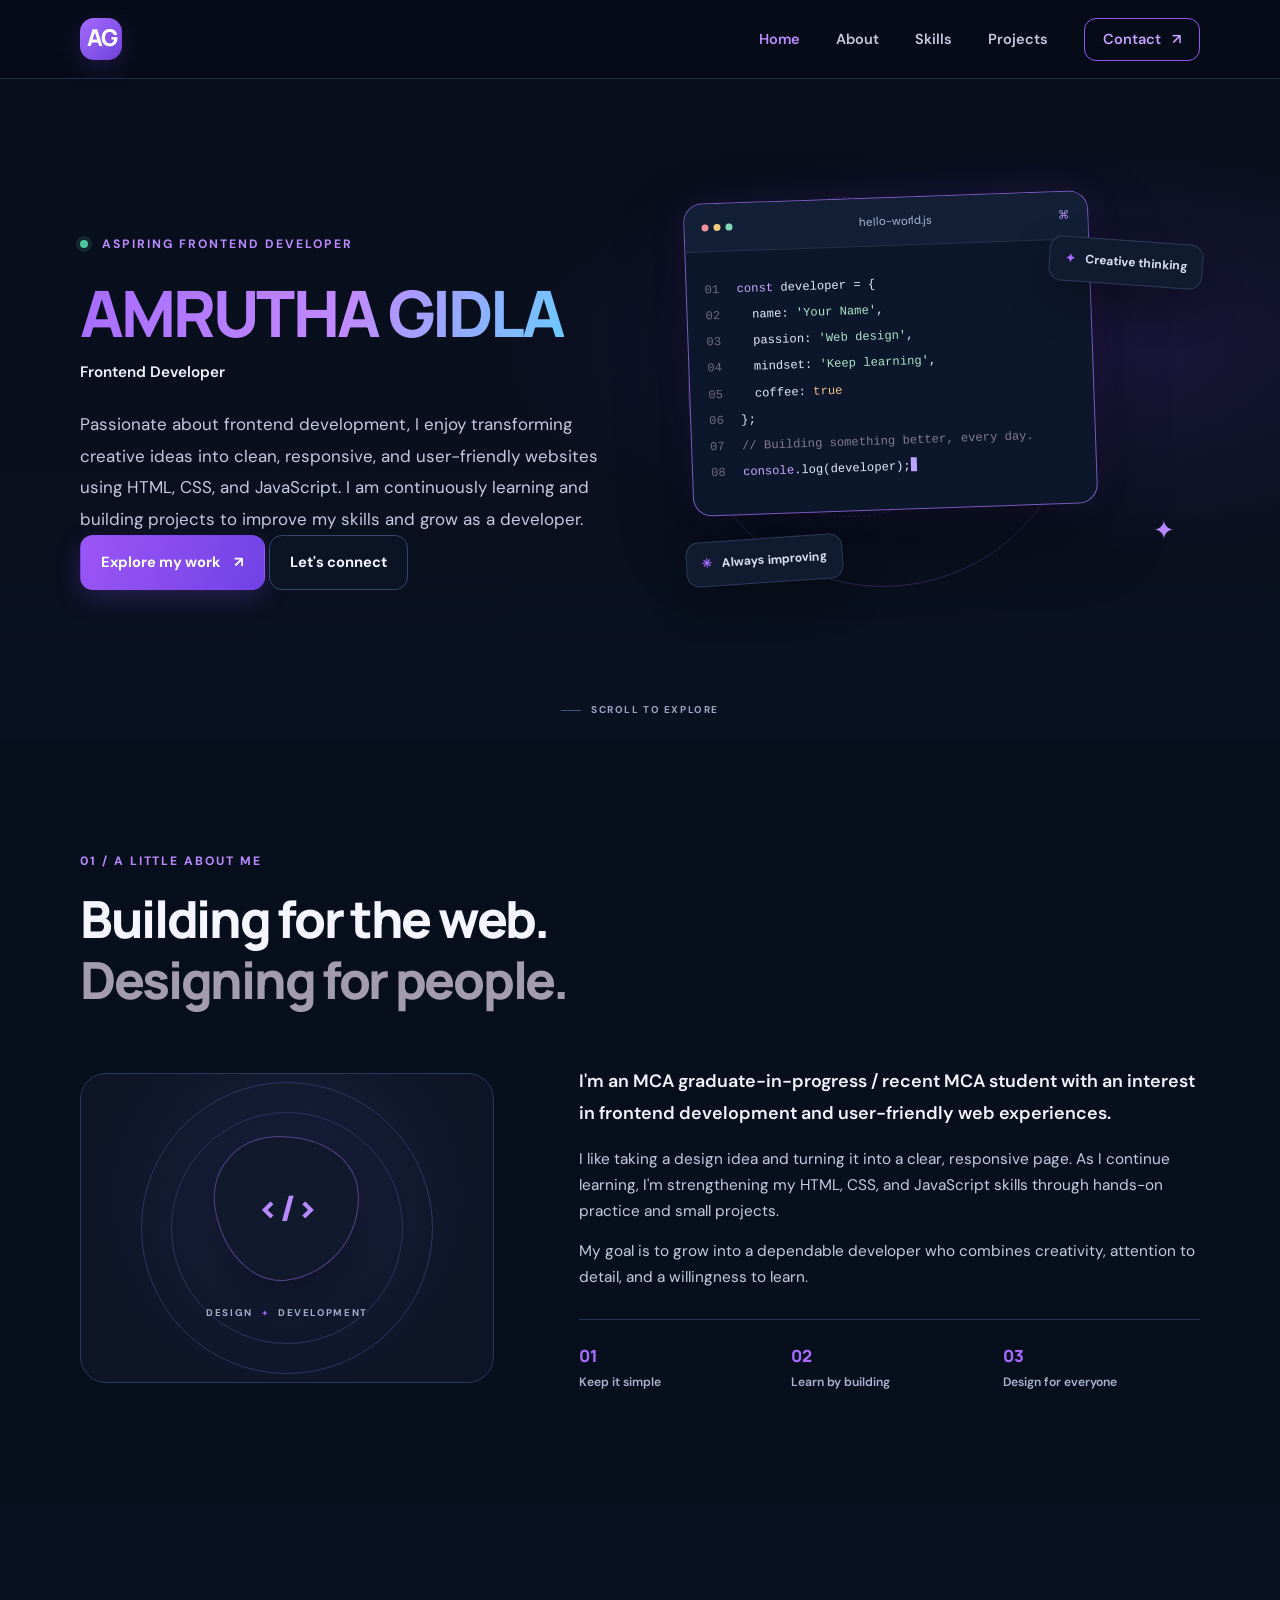
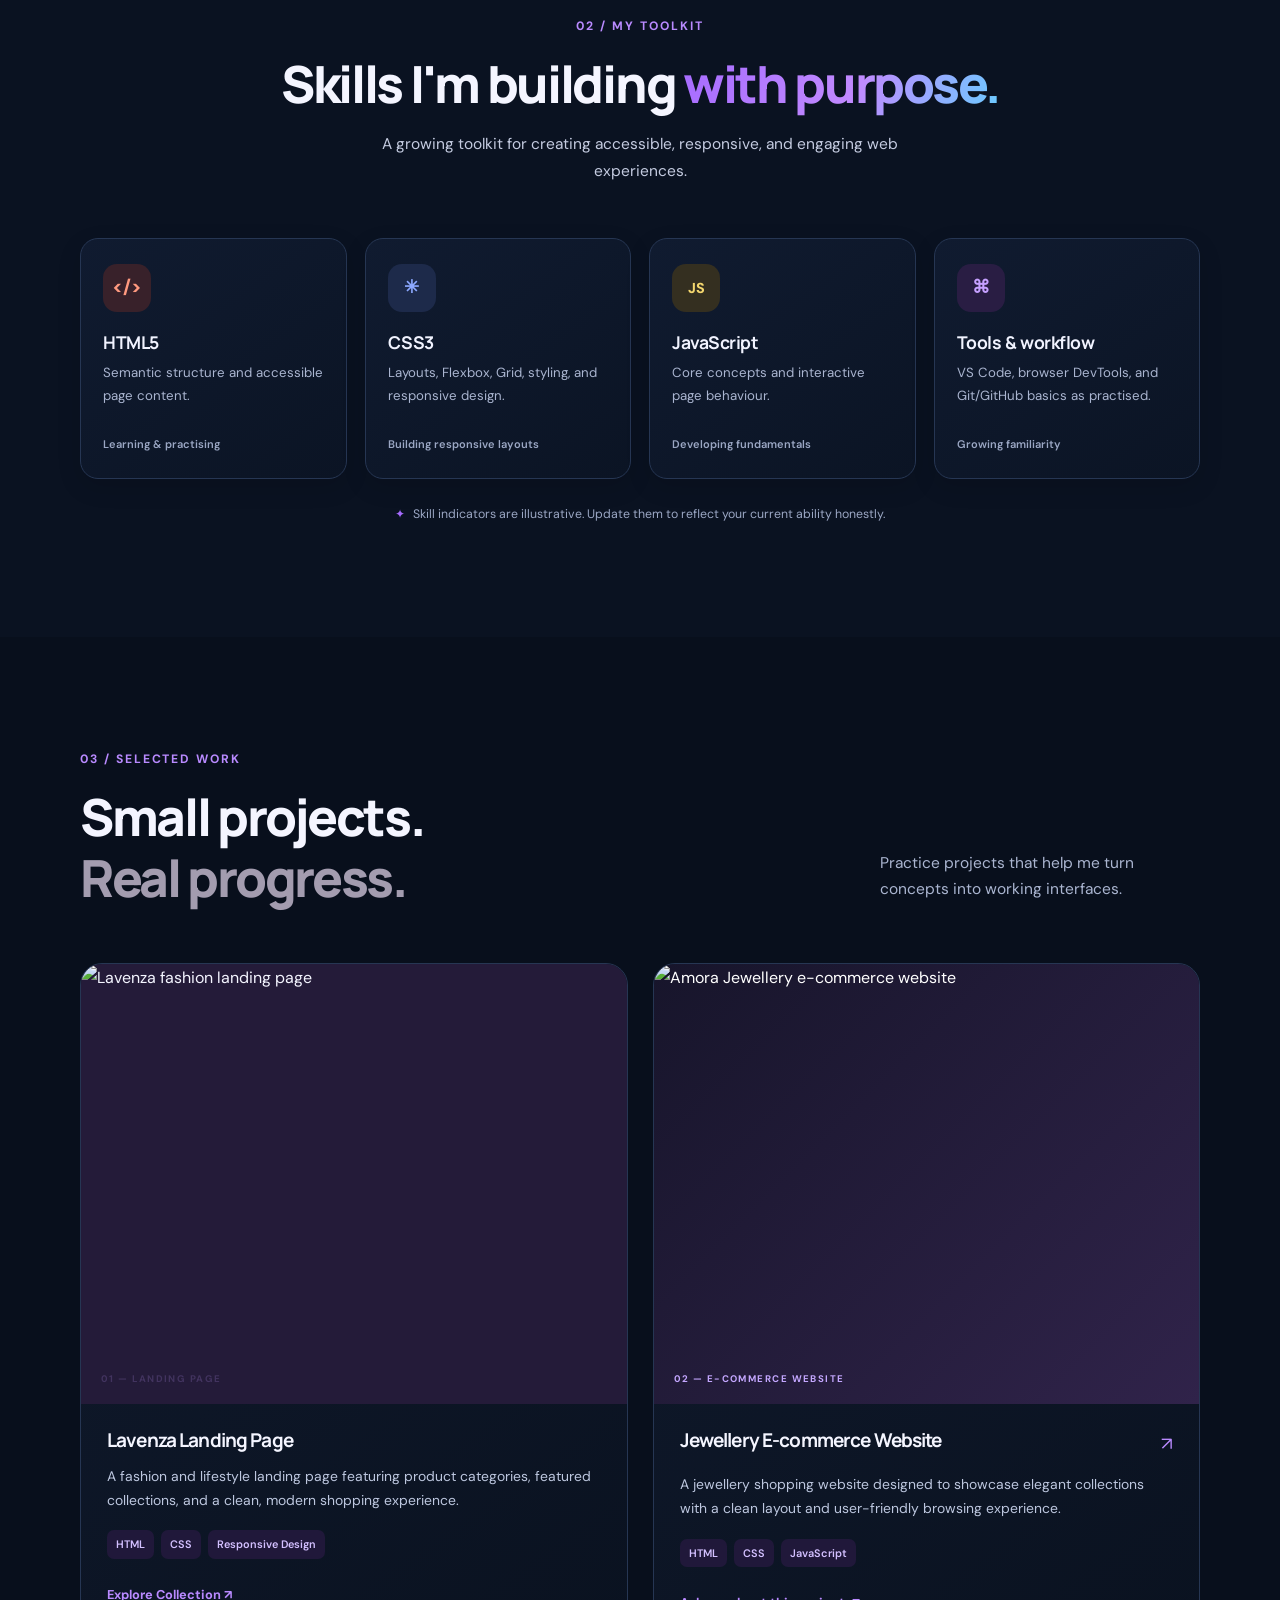
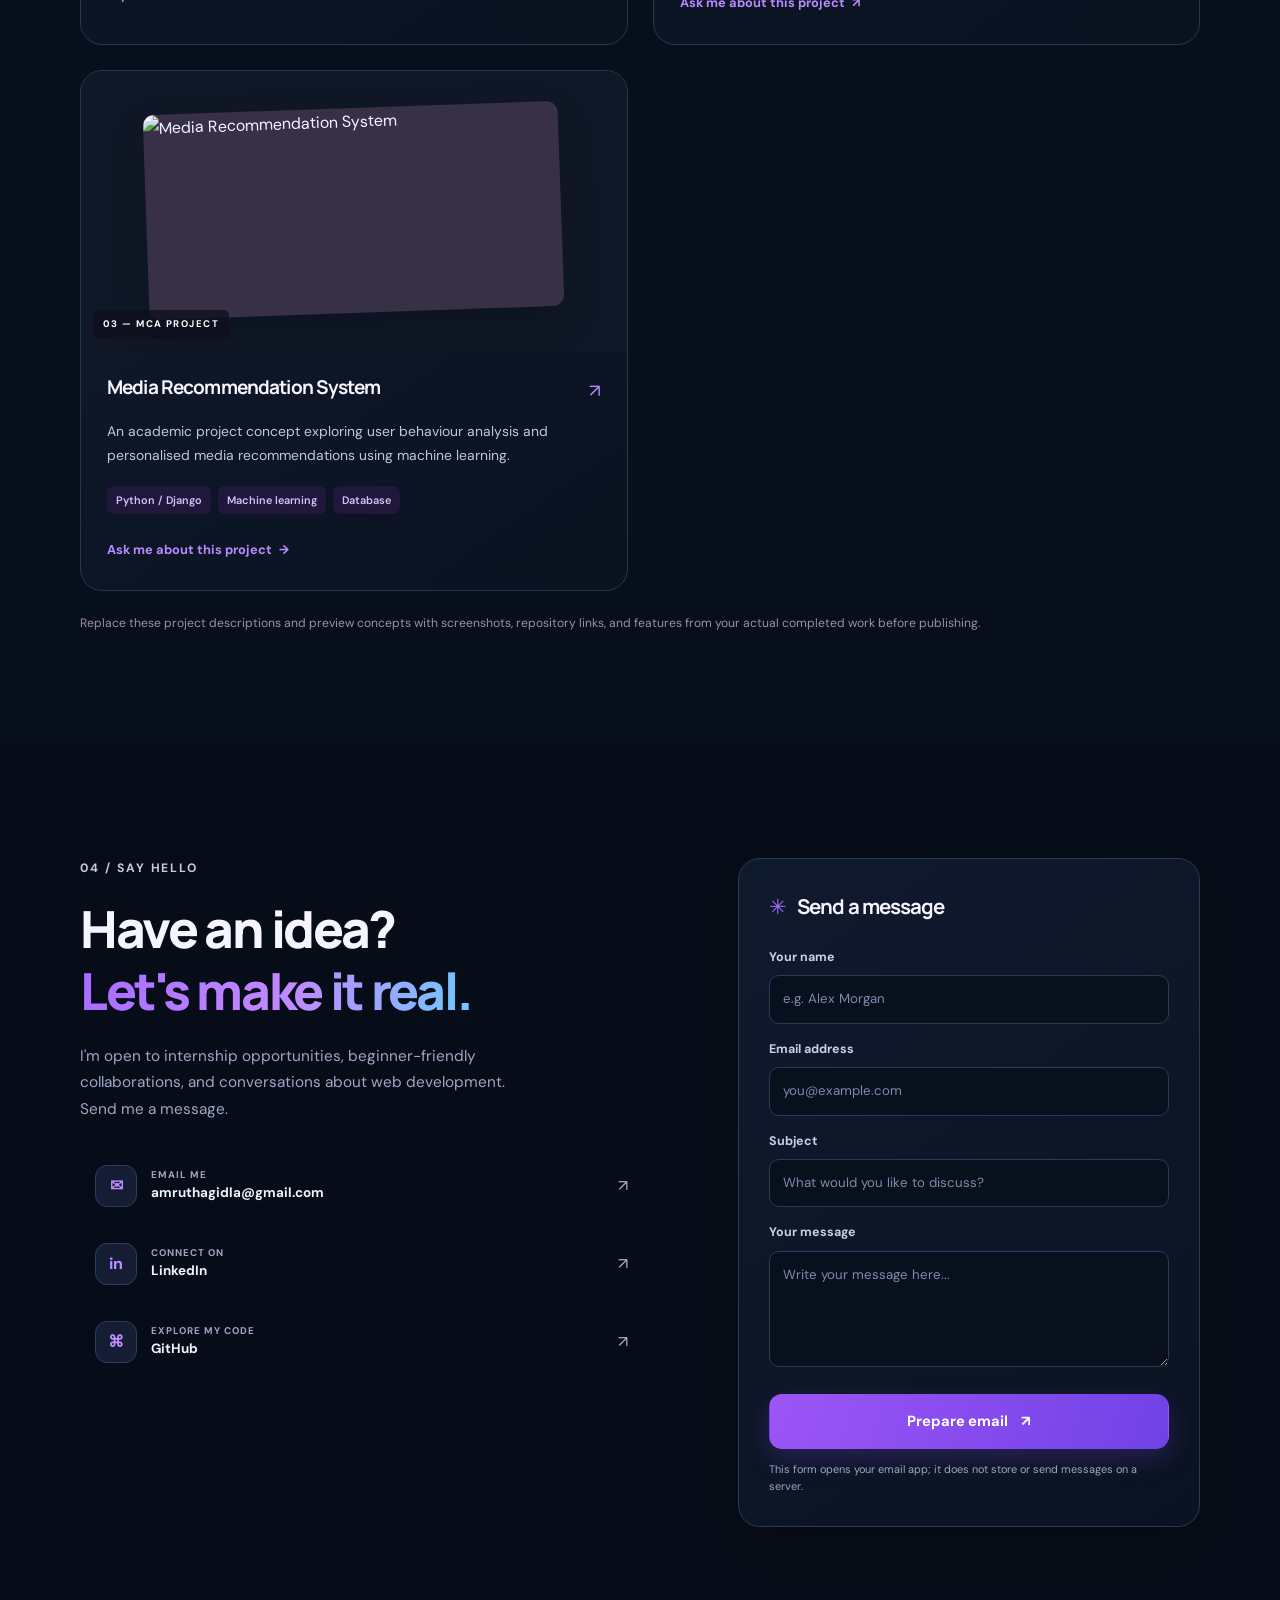
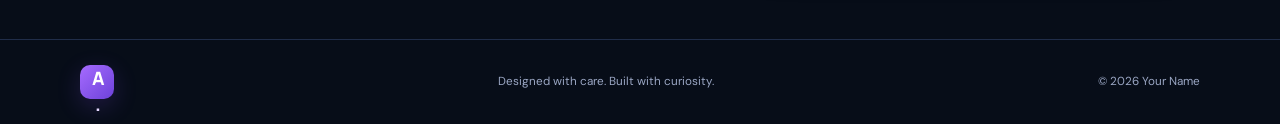
==== commit 6e9d24c4: "Fix hero section container alignment" ====
--- a/index.html
+++ b/index.html
@@ -51,7 +51,7 @@
             <a class="button button-primary" href="#projects">Explore my work <span aria-hidden="true">↗</span></a>
             <a class="button button-secondary" href="#contact">Let's connect</a>
 </div>
-        </div>
+       
         <div class="hero-art" aria-label="Decorative illustration of a code editor">
           <div class="orbit orbit-one"></div>
           <div class="orbit orbit-two"></div>
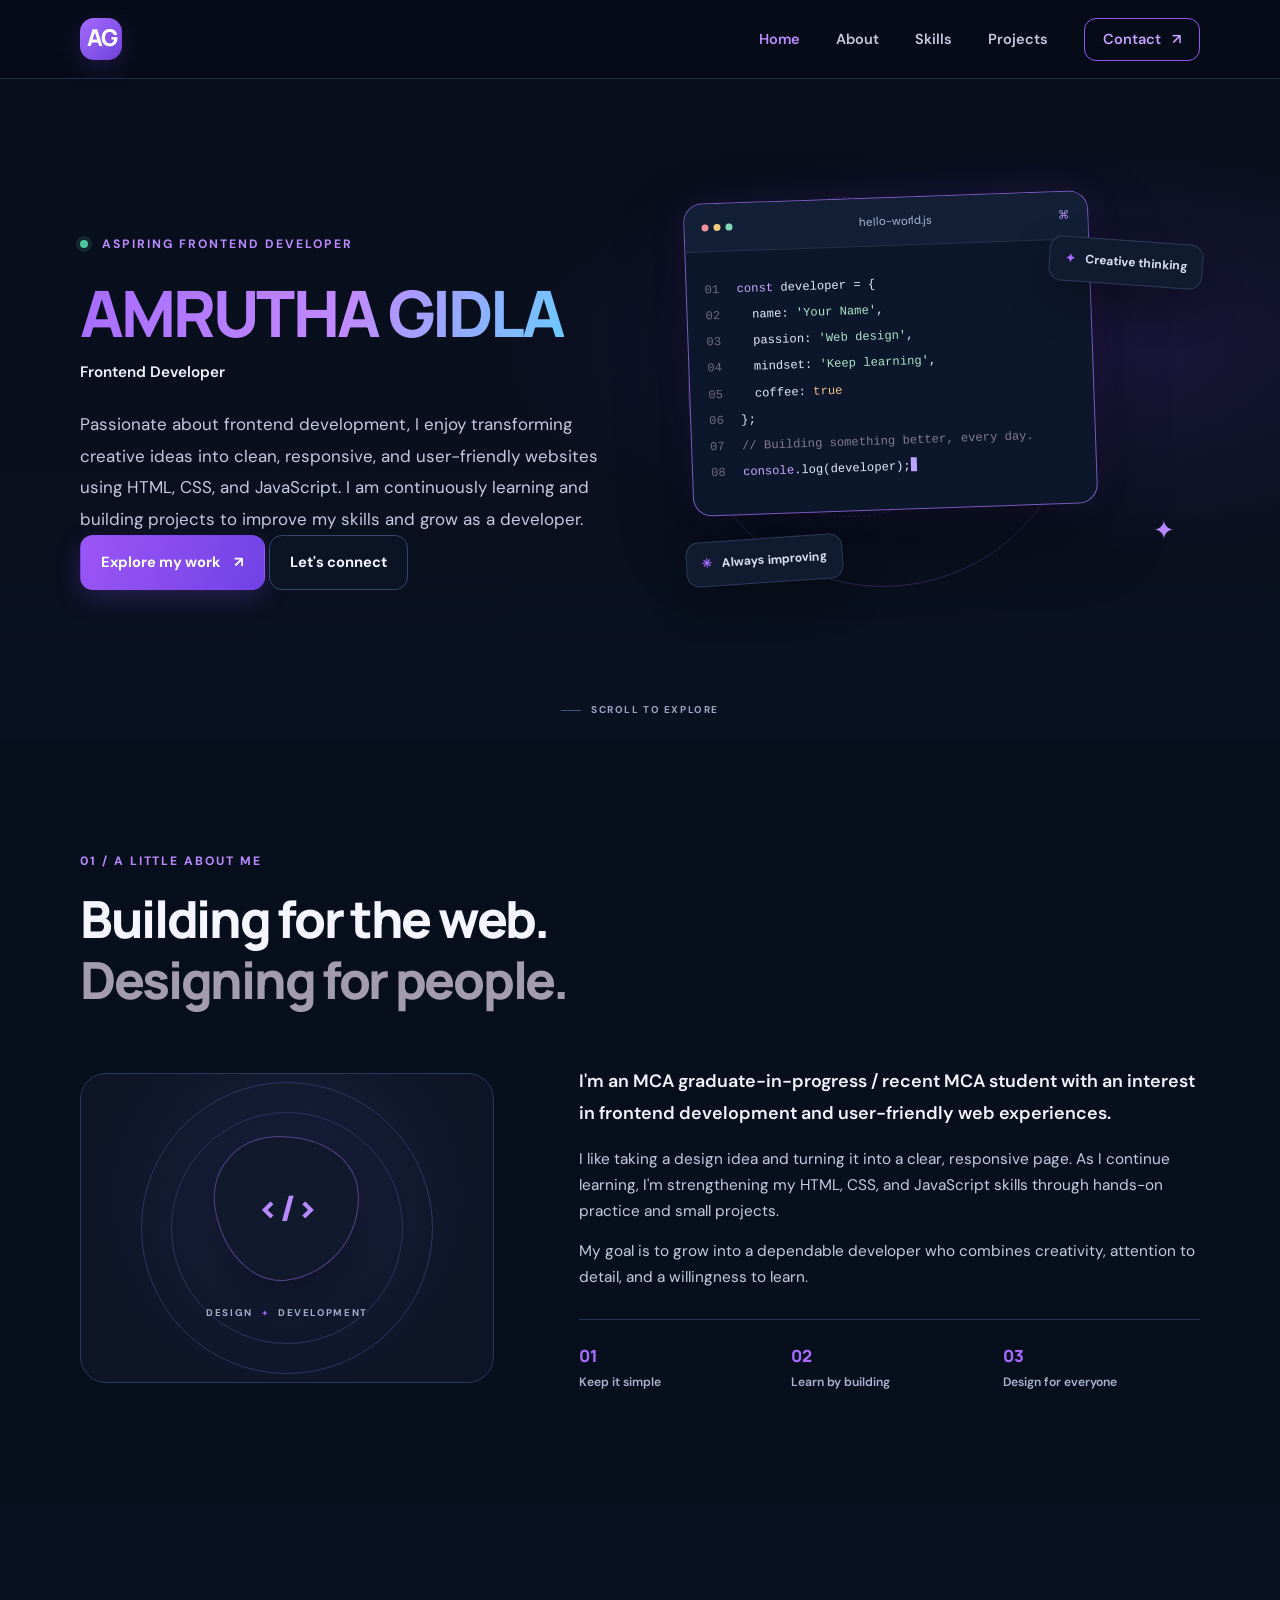
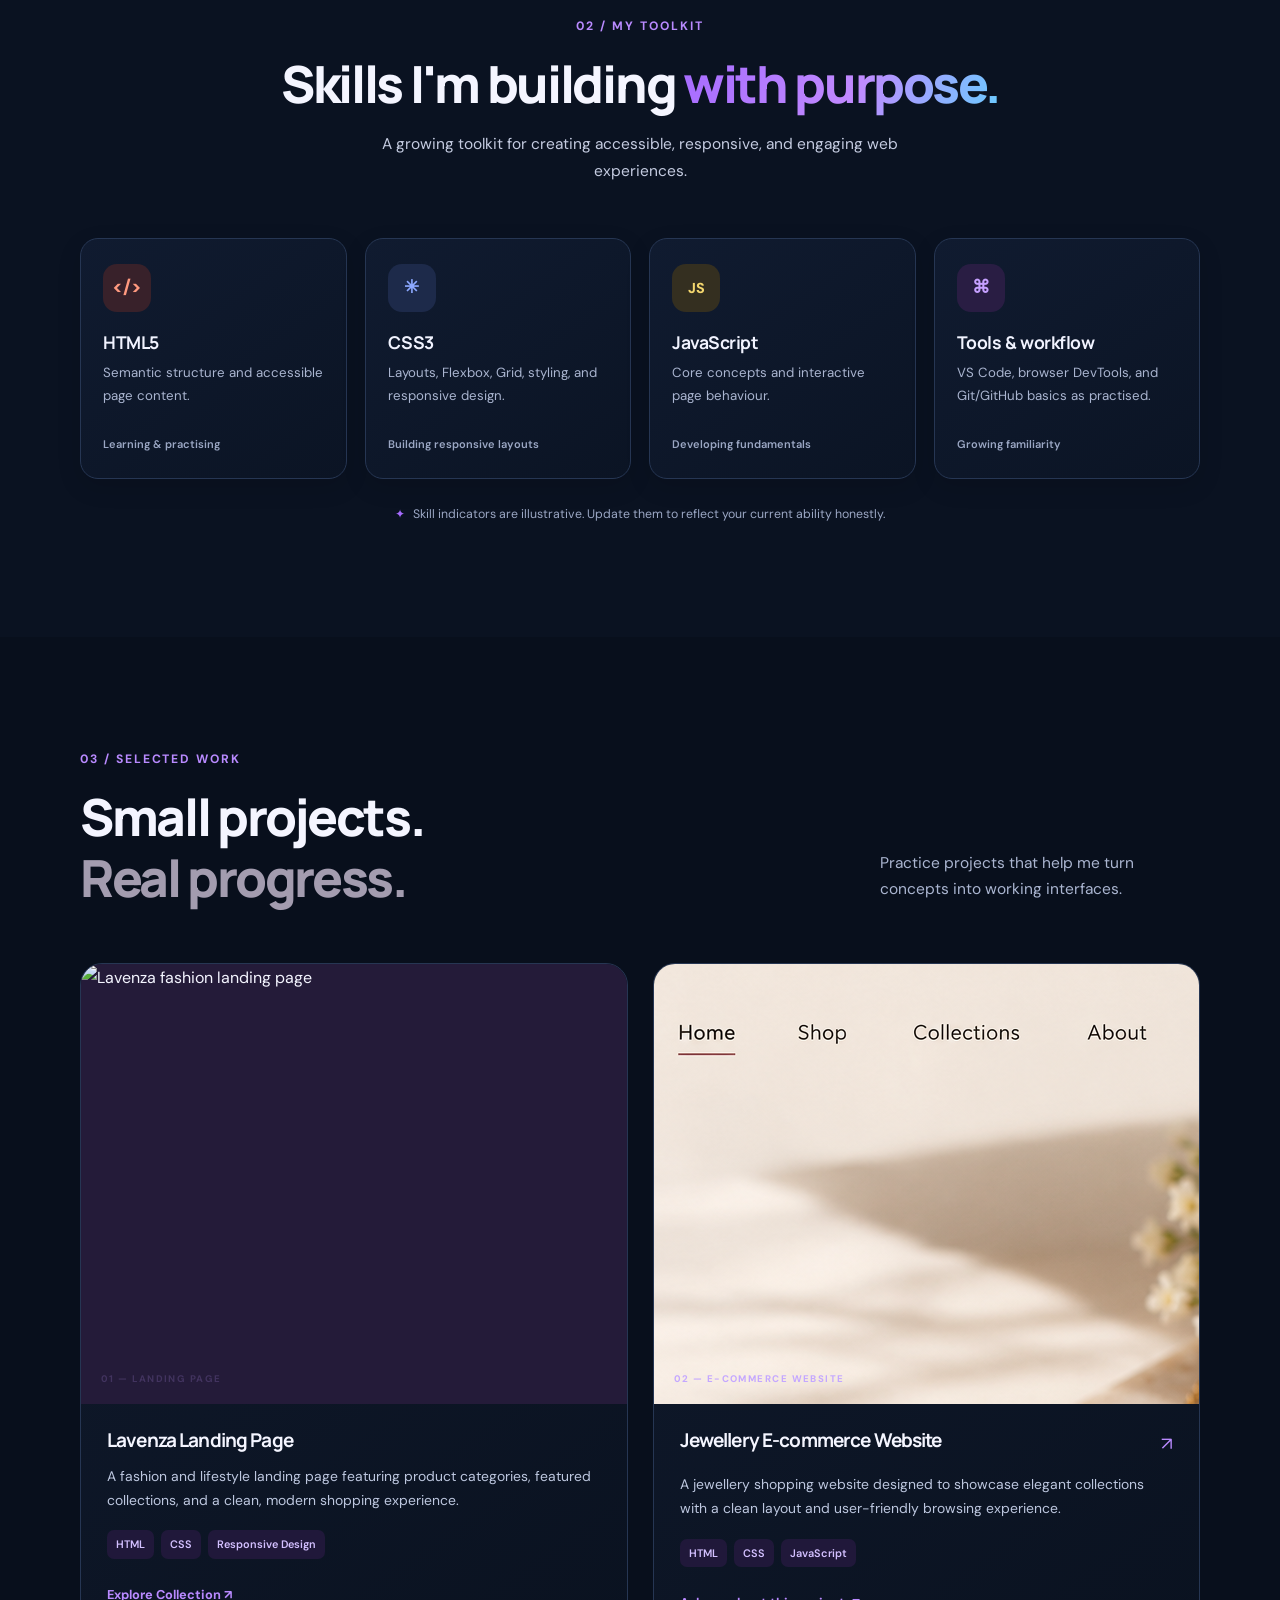
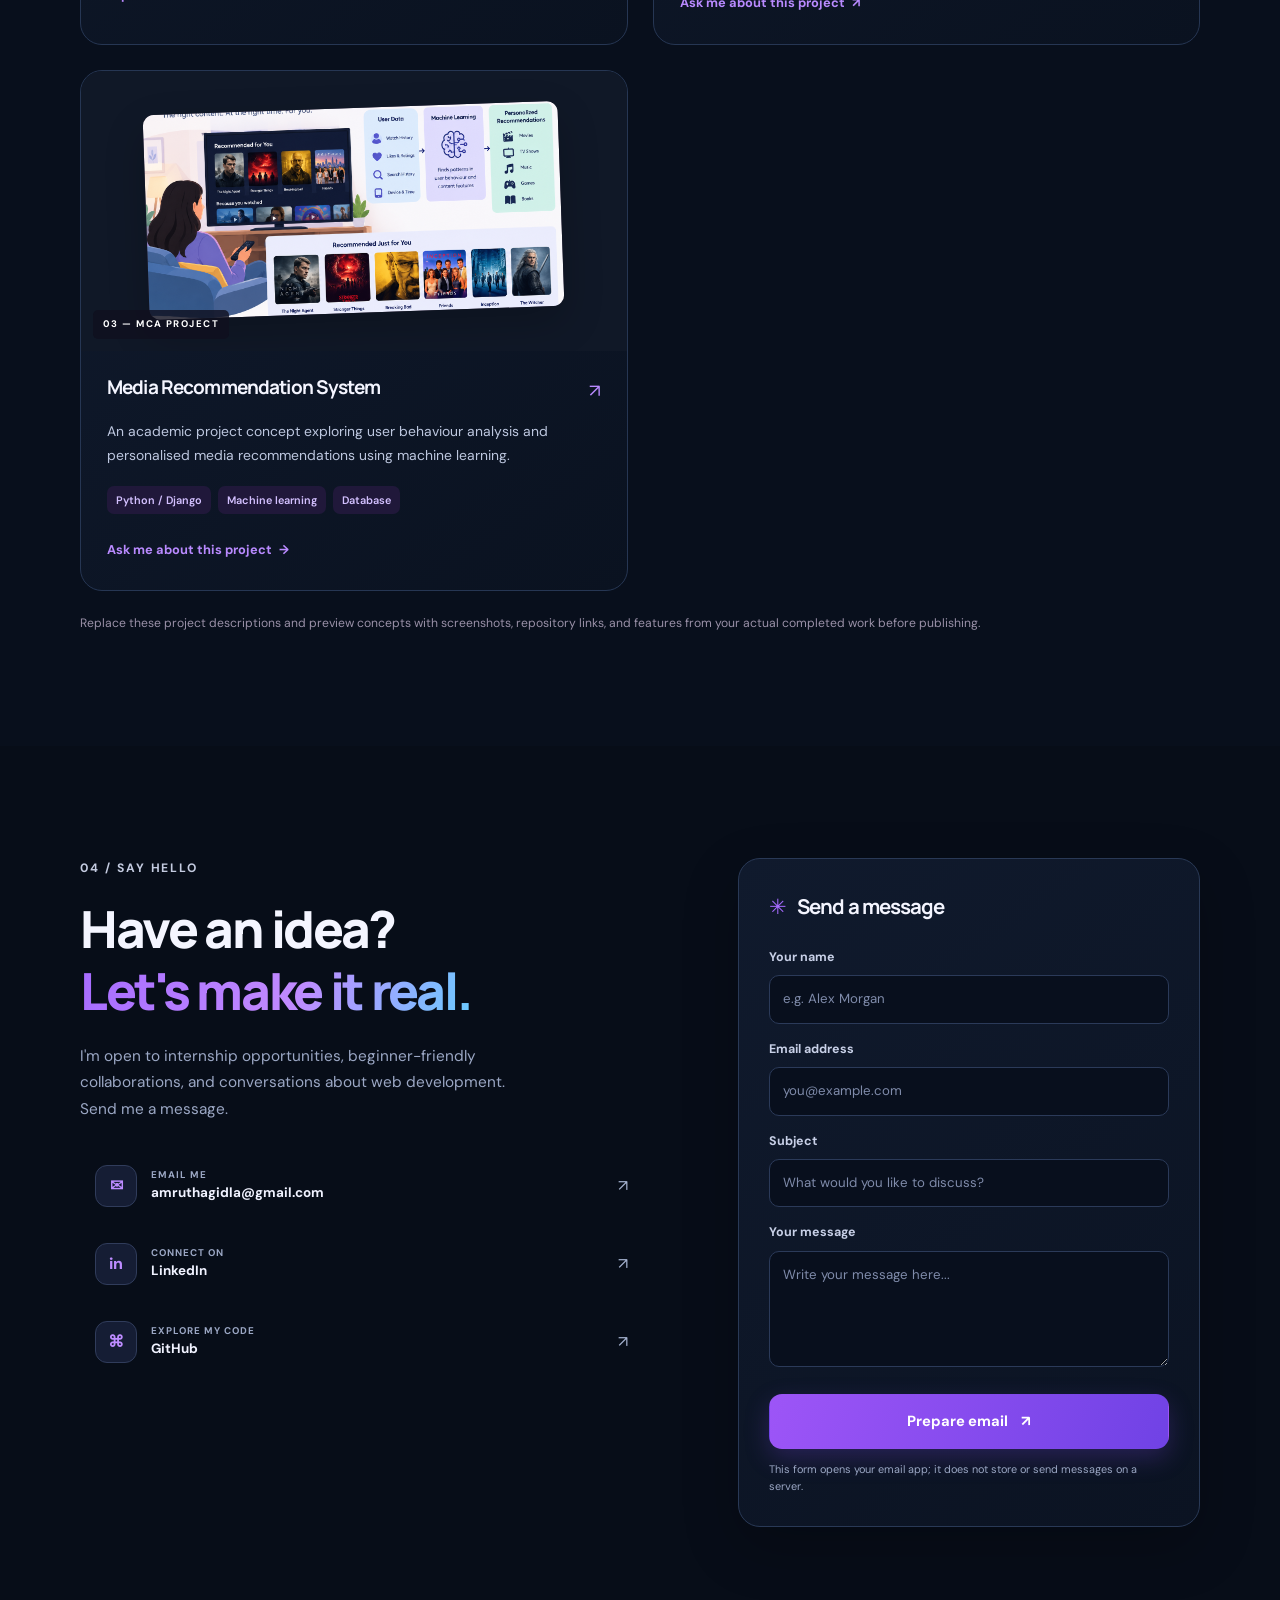
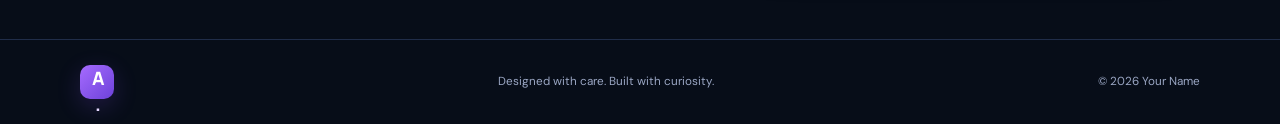
==== commit 02f0896d: "Fix project image paths in portfolio" ====
--- a/index.html
+++ b/index.html
@@ -159,11 +159,12 @@
 
     
 <div class="project-visual visual-lavenza">
-    <img
-        src="images/images/images/Lavenza Style Collection Flat Lay.png"
-        alt="Lavenza fashion landing page"
-        class="project-screenshot"
-    >
+
+<img
+    src="./images/Lavenza%20Style%20Collection%20Flat%20Lay.png"
+    alt="Lavenza fashion landing page"
+    class="project-screenshot"
+>
 
     <span class="visual-label">01 — LANDING PAGE</span>
 </div>
@@ -202,11 +203,11 @@
 <article class="project-card">
   
 <div class="project-visual visual-jewellery">
-  <img
-    src="images/image.png"
-    alt="Amora Jewellery e-commerce website"
-    class="jewellery-image"
-  />
+ <img
+    src="./image.png"
+    alt="Jewellery E-commerce Website"
+    class="project-image"
+>
   <span class="visual-label">02 — E-COMMERCE WEBSITE</span>
 </div>
 
@@ -236,9 +237,11 @@
 
               <div class="media-preview">
                 
-                <img src="images/media.png"
-     alt="Media Recommendation System"
-     class="project-image">
+                <img
+    src="./media.png"
+    alt="Media Recommendation System"
+    class="project-image"
+>
               </div>
               <span class="visual-label">03 — MCA PROJECT</span>
             </div>
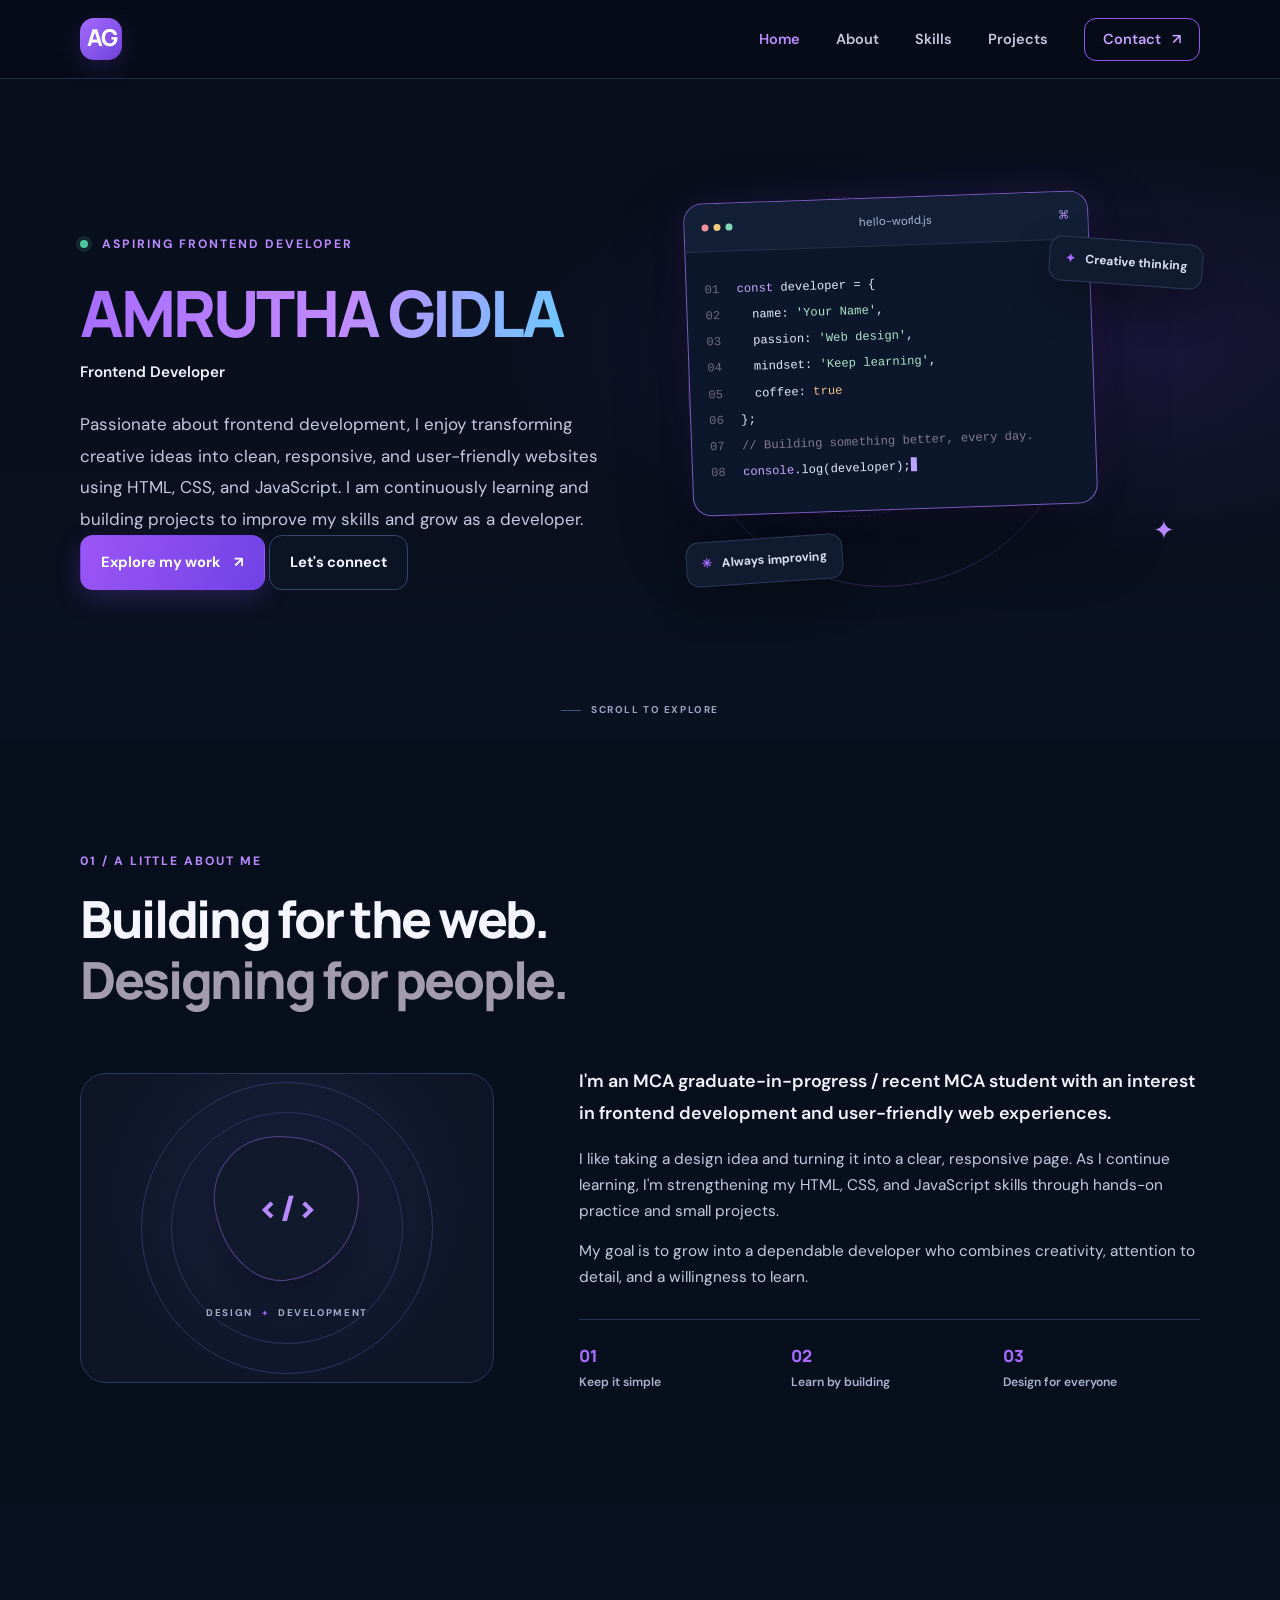
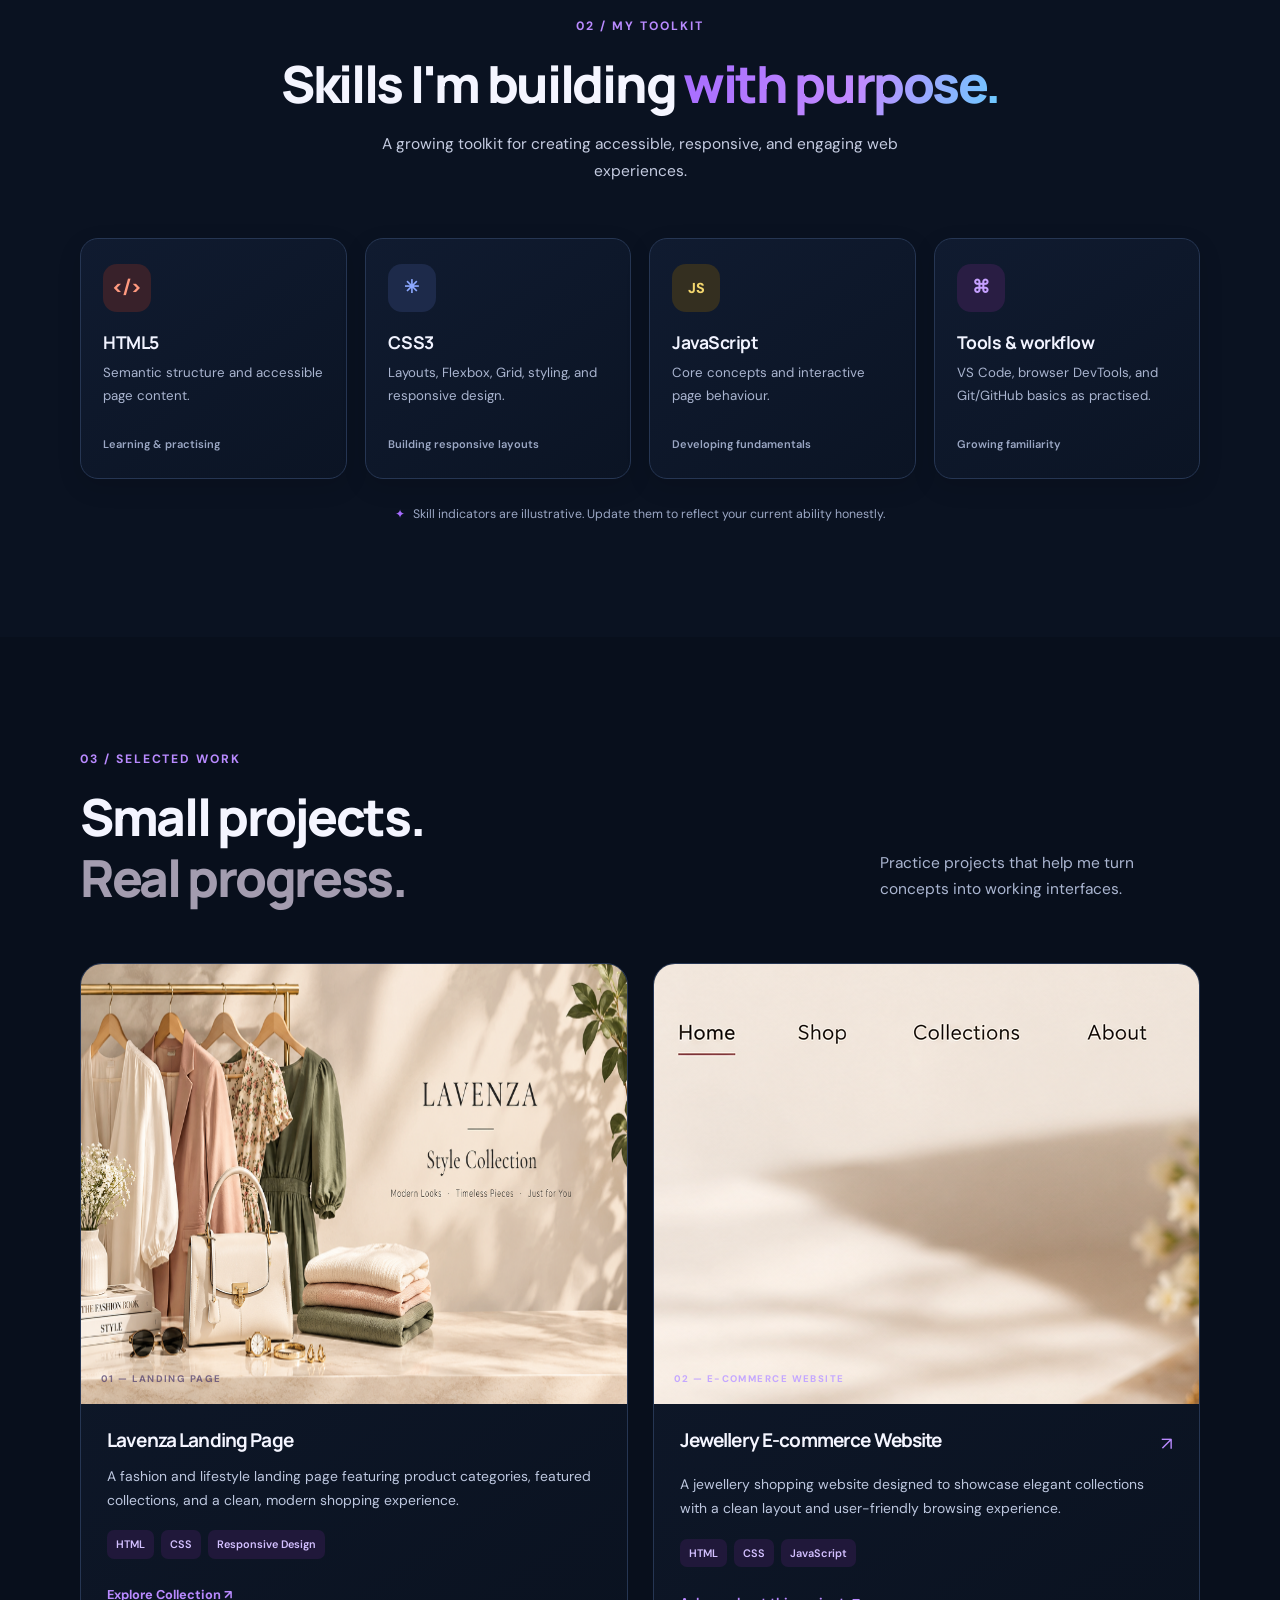
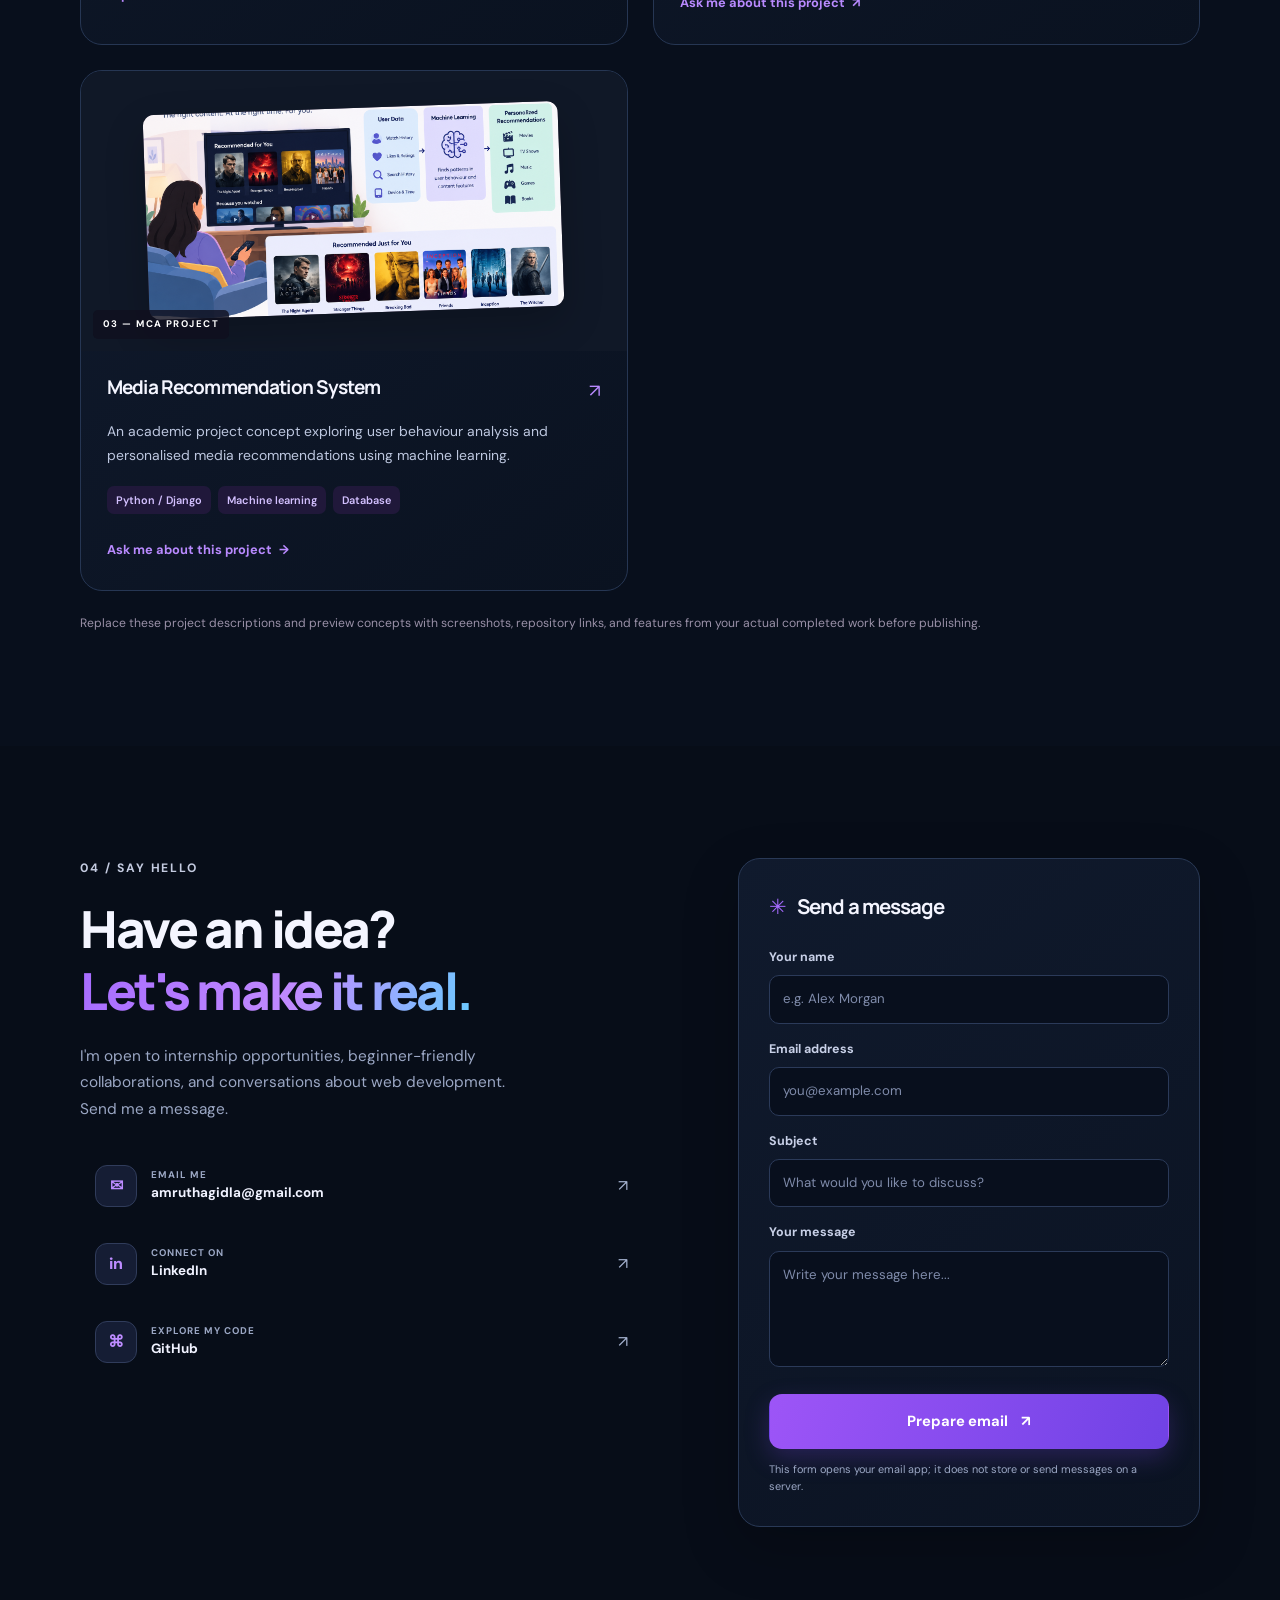
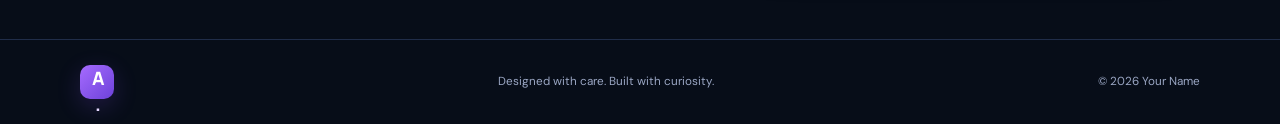
==== commit e89bd33a: "Fix project image paths in portfolio" ====
--- a/index.html
+++ b/index.html
@@ -161,7 +161,9 @@
 <div class="project-visual visual-lavenza">
 
 <img
-    src="./images/Lavenza%20Style%20Collection%20Flat%20Lay.png"
+    
+src="./images/images/Lavenza%20Style%20Collection%20Flat%20Lay.png"
+
     alt="Lavenza fashion landing page"
     class="project-screenshot"
 >
